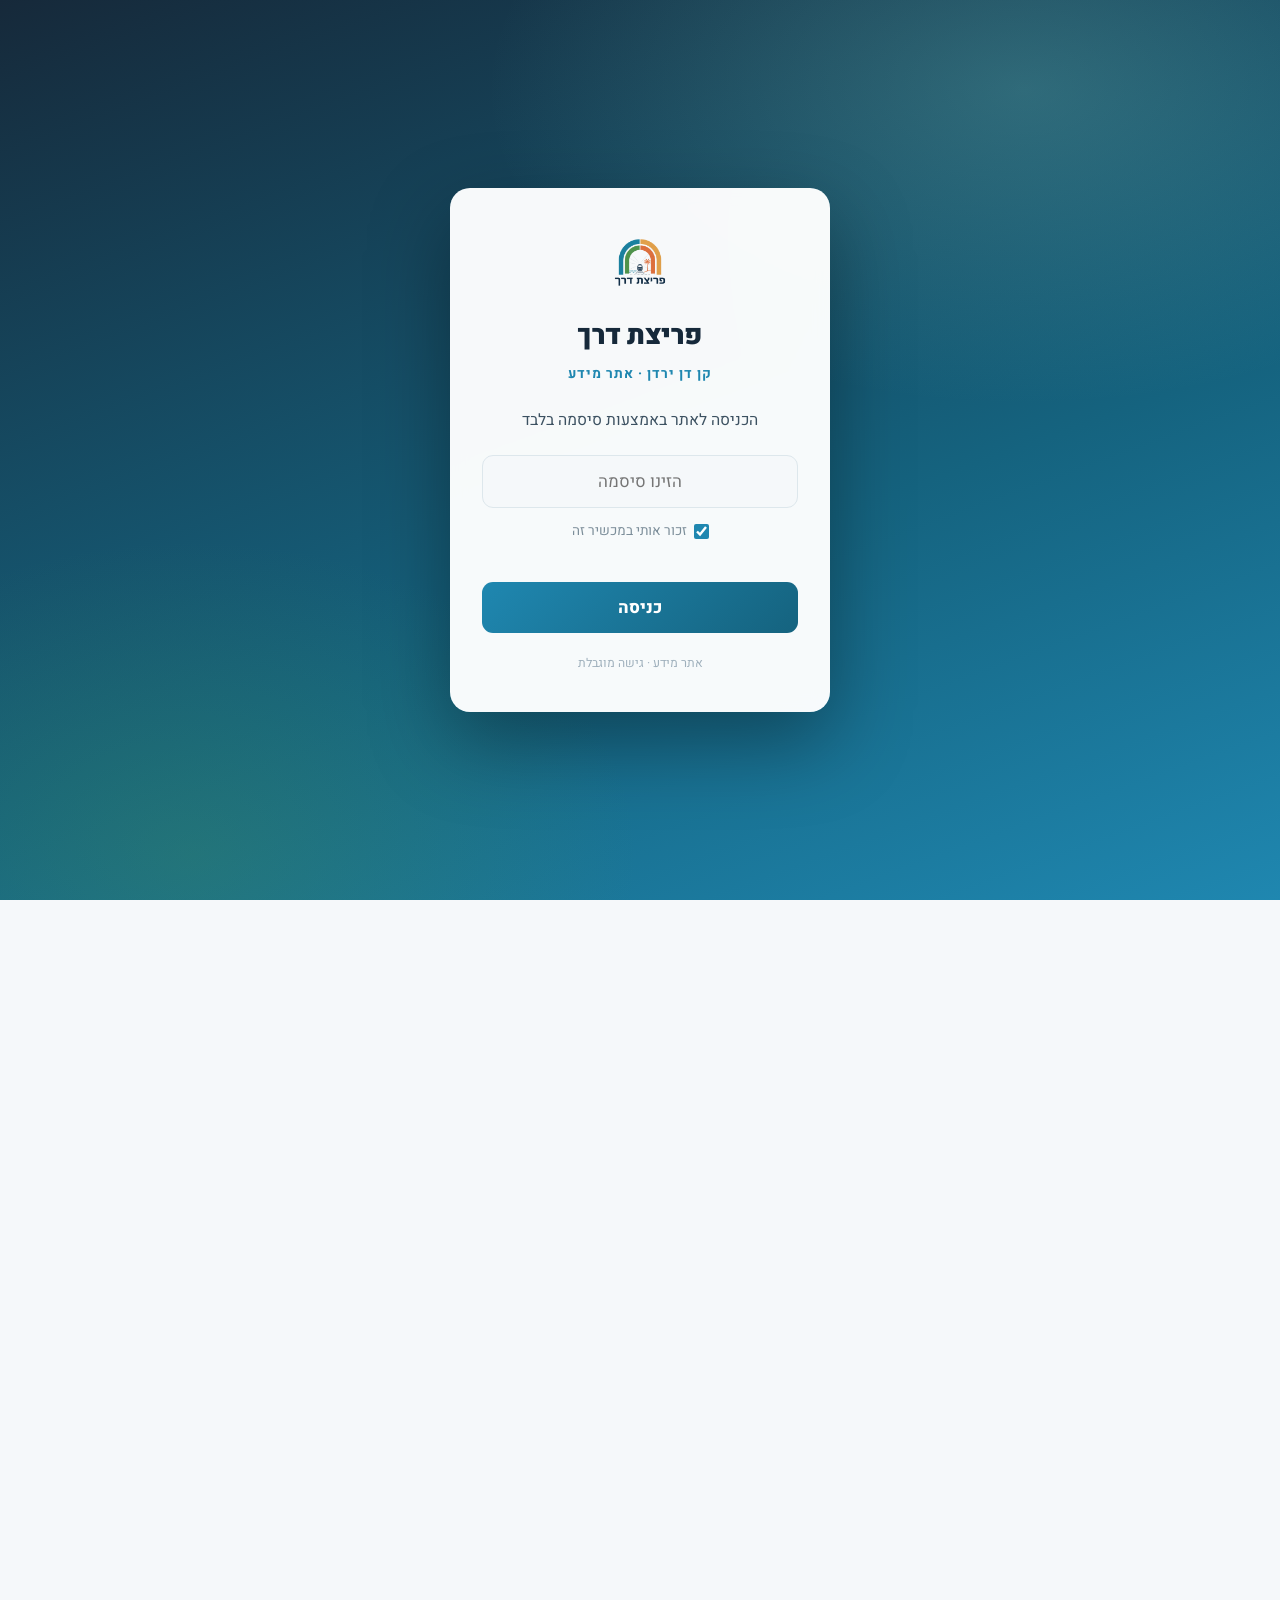
==== index.html @ ce9be5d4 "v60: כפתור Undo — ביטול עד 50 פעולות אחרונות + Ctrl+Z" ====
<!DOCTYPE html>
<html lang="he" dir="rtl">
<head>
  <meta charset="UTF-8" />
  <meta name="viewport" content="width=device-width, initial-scale=1.0" />
  <title>פריצת דרך · מנהרת ראש העין–פצאל | קן דן ירדן</title>
  <meta name="description" content="פרויקט פריצת דרך — מנהרת ראש העין–פצאל: חיבור אסטרטגי בין גוש דן, בקעת הירדן וציר הסחר הבין-יבשתי IMEC." />
  <link rel="preconnect" href="https://fonts.googleapis.com" />
  <link rel="preconnect" href="https://fonts.gstatic.com" crossorigin />
  <link href="https://fonts.googleapis.com/css2?family=Heebo:wght@300;400;500;700;800;900&family=Assistant:wght@300;400;600;700;800&display=swap" rel="stylesheet" />
  <link rel="stylesheet" href="assets/css/style.css?v=30" />
  <link rel="stylesheet" href="assets/css/admin.css?v=57" />
  <link rel="stylesheet" href="assets/css/rich-toolbar.css?v=3" />
  <link rel="stylesheet" href="assets/css/gate.css?v=1" />
  <link rel="icon" href="assets/img/logo.png" />
</head>
<body>

  <!-- ===== שער כניסה בסיסמה (חוסם לפני ציור התוכן) ===== -->
  <script src="assets/js/gate.js?v=1"></script>

  <!-- ===== ספריית אייקונים (קו, בשפת הלוגו) ===== -->
  <svg class="svgsprite" aria-hidden="true" focusable="false" xmlns="http://www.w3.org/2000/svg">
    <defs>
      <symbol id="ic-future" viewBox="0 0 24 24"><path d="M2 19h20"/><path d="M6.5 19a5.5 5.5 0 0 1 11 0"/><path d="M12 5v2.5M4.6 9.1l1.5 1.4M19.4 9.1l-1.5 1.4"/></symbol>
      <symbol id="ic-vision" viewBox="0 0 24 24"><path d="M3 21h18"/><path d="M5 21V10h4v11M11 21V5h4v16M17 21V13h3v8"/><path d="M6.5 13h1M6.5 16h1M12.5 9h1M12.5 12h1M12.5 15h1"/></symbol>
      <symbol id="ic-growth" viewBox="0 0 24 24"><path d="M4 4v16h16"/><path d="M7 14l3.5-3.5 3 2.5L20 7"/><path d="M16 7h4v4"/></symbol>
      <symbol id="ic-lab" viewBox="0 0 24 24"><path d="M9 3h6"/><path d="M10 3v6l-4.6 8.3A2 2 0 0 0 7.2 21h9.6a2 2 0 0 0 1.8-3.7L14 9V3"/><path d="M7.6 15h8.8"/></symbol>
      <symbol id="ic-world" viewBox="0 0 24 24"><circle cx="12" cy="12" r="9"/><path d="M3 12h18"/><path d="M12 3c3.2 3 3.2 15 0 18c-3.2-3-3.2-15 0-18Z"/></symbol>
      <symbol id="ic-exec" viewBox="0 0 24 24"><circle cx="12" cy="12" r="3"/><path d="M12 2v3M12 19v3M2 12h3M19 12h3M4.9 4.9l2.1 2.1M17 17l2.1 2.1M19.1 4.9 17 7M7 17l-2.1 2.1"/></symbol>
      <symbol id="ic-bluegreen" viewBox="0 0 24 24"><path d="M12 3s6.5 6.4 6.5 11.5a6.5 6.5 0 0 1-13 0C5.5 9.4 12 3 12 3Z"/><path d="M8.5 14c1 1 2 1 3 0s2-1 3 0"/></symbol>
      <symbol id="ic-cta" viewBox="0 0 24 24"><circle cx="12" cy="12" r="9"/><circle cx="12" cy="12" r="5"/><circle cx="12" cy="12" r="1.4"/></symbol>
      <symbol id="ic-water" viewBox="0 0 24 24"><path d="M12 3s6.5 6.4 6.5 11.5a6.5 6.5 0 0 1-13 0C5.5 9.4 12 3 12 3Z"/></symbol>
      <symbol id="ic-sun" viewBox="0 0 24 24"><circle cx="12" cy="12" r="4"/><path d="M12 2v2.5M12 19.5V22M2 12h2.5M19.5 12H22M4.9 4.9l1.8 1.8M17.3 17.3l1.8 1.8M19.1 4.9l-1.8 1.8M6.7 17.3l-1.8 1.8"/></symbol>
      <symbol id="ic-cpu" viewBox="0 0 24 24"><rect x="7" y="7" width="10" height="10" rx="2"/><rect x="10" y="10" width="4" height="4" rx="1"/><path d="M10 3v2M14 3v2M10 19v2M14 19v2M3 10h2M3 14h2M19 10h2M19 14h2"/></symbol>
      <symbol id="ic-train" viewBox="0 0 24 24"><rect x="6" y="3" width="12" height="13" rx="3"/><path d="M6 10h12"/><path d="M9.5 13h.01M14.5 13h.01"/><path d="M8 16l-2 5M16 16l2 5M9 21h6"/></symbol>
      <symbol id="ic-box" viewBox="0 0 24 24"><path d="M3 8l9-5 9 5v8l-9 5-9-5V8Z"/><path d="M3 8l9 5 9-5M12 13v8"/></symbol>
      <symbol id="ic-bank" viewBox="0 0 24 24"><path d="M3 9l9-5 9 5"/><path d="M3.5 9h17"/><path d="M5 9v9M9.5 9v9M14.5 9v9M19 9v9"/><path d="M3 21h18"/></symbol>
      <symbol id="ic-leaf" viewBox="0 0 24 24"><path d="M5 19c0-8 6-14 14-14 0 8-6 14-14 14Z"/><path d="M5 19C9 15 13 11 17 7"/></symbol>
      <symbol id="ic-mountain" viewBox="0 0 24 24"><path d="M3 20l6-11 4 6 2.5-4L21 20Z"/><path d="M8 12l1.5-2"/></symbol>
      <symbol id="ic-route" viewBox="0 0 24 24"><circle cx="6" cy="18" r="2.2"/><circle cx="18" cy="6" r="2.2"/><path d="M8 16.5C12 14 12 9 16 7.5" stroke-dasharray="1.5 2.5"/></symbol>
      <symbol id="ic-tunnel" viewBox="0 0 24 24"><path d="M3 20v-7a9 9 0 0 1 18 0v7"/><path d="M3 20h18"/><path d="M12 20v-7M8 20l1-5M16 20l-1-5"/></symbol>
      <symbol id="ic-coins" viewBox="0 0 24 24"><ellipse cx="9" cy="8" rx="6" ry="3"/><path d="M3 8v4c0 1.66 2.69 3 6 3s6-1.34 6-3"/><ellipse cx="15" cy="15" rx="6" ry="3"/><path d="M9 15v1c0 1.66 2.69 3 6 3s6-1.34 6-3v-4"/></symbol>
      <symbol id="ic-palm" viewBox="0 0 24 24"><path d="M12 21v-9"/><path d="M12 12c-2.5-2.5-6-2.8-8-1.5M12 12c2.5-2.5 6-2.8 8-1.5M12 12c-1-3-3.5-5-6.5-5.2M12 12c1-3 3.5-5 6.5-5.2M12 12c0-3 0-5 0-6.5"/></symbol>
    </defs>
  </svg>

  <!-- ===== כפתור תפריט נייד ===== -->
  <button class="menu-toggle" id="menuToggle" aria-label="פתיחת תפריט">
    <span></span><span></span><span></span>
  </button>
  <div class="overlay" id="overlay"></div>

  <!-- ===== תפריט צד (ימין) ===== -->
  <aside class="sidebar" id="sidebar">
    <div class="brand">
      <div class="brand-logo">
        <img src="assets/img/logo.png" alt="פריצת דרך — קן דן ירדן" />
      </div>
      <div class="brand-text">
        <h1>פריצת דרך</h1>
        <p>קן דן ירדן</p>
      </div>
    </div>

    <nav class="nav" id="nav">
       <a href="#home" class="nav-link active" data-target="home">
         <span class="nav-ico"><img class="nav-ico-img" src="assets/img/icons/nav-future.png" alt=""></span><span class="nav-label">העתיד כבר כאן</span>
       </a>
       <a href="#vision" class="nav-link" data-target="vision">
         <span class="nav-ico"><img class="nav-ico-img" src="assets/img/icons/nav-vision.png" alt=""></span><span class="nav-label">החזון האורבני</span>
       </a>
       <a href="#growth" class="nav-link" data-target="growth">
         <span class="nav-ico"><img class="nav-ico-img" src="assets/img/icons/nav-growth.png" alt=""></span><span class="nav-label">מנוע הצמיחה</span>
       </a>
       <a href="#lab" class="nav-link" data-target="lab">
         <span class="nav-ico"><img class="nav-ico-img" src="assets/img/icons/nav-lab.png" alt=""></span><span class="nav-label">המעבדה</span>
       </a>
       <a href="#world" class="nav-link" data-target="world">
         <span class="nav-ico"><img class="nav-ico-img" src="assets/img/icons/nav-world.png" alt=""></span><span class="nav-label">צומת העולם</span>
       </a>
       <a href="#exec" class="nav-link" data-target="exec">
         <span class="nav-ico"><img class="nav-ico-img" src="assets/img/icons/nav-exec.png" alt=""></span><span class="nav-label">תשתית הביצוע</span>
       </a>
       <a href="#bluegreen" class="nav-link" data-target="bluegreen">
         <span class="nav-ico"><img class="nav-ico-img" src="assets/img/icons/nav-bluegreen.png" alt=""></span><span class="nav-label">המהפכה הכחולה-ירוקה</span>
       </a>
       <a href="#cta" class="nav-link" data-target="cta">
         <span class="nav-ico"><img class="nav-ico-img" src="assets/img/icons/nav-cta.png" alt=""></span><span class="nav-label">קריאה לפעולה</span>
       </a>
    </nav>

    <div class="sidebar-footer">
      <div class="route-mini">
        <span class="dot a"></span>
        <span class="line"></span>
        <span class="dot b"></span>
      </div>
      <p>ראש העין · פצאל</p>
      <small>≈ 35 ק"מ · פחות מחצי שעה</small>
    </div>
  </aside>

  <!-- ===== תוכן ראשי ===== -->
  <main class="content" id="content">

    <!-- ========== 1. עמוד שער ========== -->
    <section class="page active" id="home">
      <div class="hero">
        <div class="hero-bg">
          <div class="hero-layer sky"></div>
          <div class="hero-layer hills"></div>
          <div class="hero-particles" id="particles"></div>
          <div class="hero-glow"></div>
        </div>
        <div class="hero-inner">
          <h2 class="hero-title">העתיד <span class="hl">כבר כאן</span></h2>
          <p class="hero-sub">
            חיבור ישיר, מהיר ותת-קרקעי בין מזרח גוש דן לבקעת הירדן —
            מהלך תשתיתי שמשנה את מפת הפיתוח של מדינת ישראל.
          </p>
          <div class="hero-actions">
            <button class="btn btn-primary" data-goto="world">גלו את החזון</button>
            <button class="btn btn-ghost" data-goto="cta">הצטרפו ליוזמה</button>
          </div>
        </div>
      </div>

      <div class="container">
        <div class="lead">
          <h3>החוליה הפיזית החסרה</h3>
          <p>
            פרויקט "מנהרת ראש העין–פצאל" מציע מערכת מנהרות באורך של כ-35 ק"מ —
            הכוללת נתיבי רכב, מסילת רכבת דו-כיוונית, מערכות בטיחות, אוורור, בקרה ותשתיות משלימות.
            המטרה אינה רק לקצר נסיעה, אלא להפוך את בקעת הירדן מאזור קצה מנותק
            ל<strong>"שער המזרחי" של ישראל</strong> — אזור מעבר, ייצור, לוגיסטיקה, מגורים, תיירות וביטחון.
          </p>
        </div>

        <h4 class="section-kicker">שלושה תהליכים · נקודת הכרעה אחת</h4>
        <div class="cards-3">
          <article class="pillar reveal">
            <div class="pillar-ico"><svg class="ic"><use href="#ic-vision"/></svg></div>
            <div class="pillar-num">01 · גוש דן</div>
            <h5>העומס בגוש דן</h5>
            <p>ריכוז האוכלוסייה, התעסוקה, התעשייה והנדל"ן בליבת המרכז יוצר מחנק תכנוני, תחבורתי וחברתי.</p>
          </article>
          <article class="pillar reveal">
            <div class="pillar-ico"><svg class="ic"><use href="#ic-mountain"/></svg></div>
            <div class="pillar-num">02 · הבקעה</div>
            <h5>הפוטנציאל של הבקעה</h5>
            <p>מרחב אסטרטגי רחב ומישורי, בעל חשיבות ביטחונית וחקלאית — אך מנותק יחסית ממרכז הכובד של המדינה.</p>
          </article>
          <article class="pillar reveal">
            <div class="pillar-ico"><svg class="ic"><use href="#ic-route"/></svg></div>
            <div class="pillar-num">03 · IMEC</div>
            <h5>ציר הסחר IMEC</h5>
            <p>מסדרון הודו–המפרץ–ירדן–ישראל–אירופה: נמלים, רכבות, אנרגיה ותשתיות דיגיטליות בין אסיה לאירופה.</p>
          </article>
        </div>

        <div class="stats-band reveal">
          <div class="stat"><span class="num" data-count="35" data-suffix=" ק&quot;מ">0</span><label>אורך מערכת המנהרות</label></div>
          <div class="stat"><span class="num" data-count="30" data-prefix="עד " data-suffix=" מיליארד ₪">0</span><label>אומדן עלות ראשוני</label></div>
          <div class="stat"><span class="num" data-count="30" data-suffix=" דק'">0</span><label>זמן נסיעה למרכז</label></div>
          <div class="stat"><span class="num" data-count="13.2" data-suffix=" מ'">0</span><label>אוכלוסיית ישראל 2040</label></div>
        </div>

        <h4 class="section-kicker">מסע באתר</h4>
        <div class="nav-cards">
          <button class="nav-card" data-goto="vision"><span class="nc-ico"><svg class="ic"><use href="#ic-vision"/></svg></span><b>החזון האורבני</b><span>מטרופולין המחר — סימביוזה בין אדם לטבע</span></button>
          <button class="nav-card" data-goto="growth"><span class="nc-ico"><svg class="ic"><use href="#ic-growth"/></svg></span><b>מנוע הצמיחה</b><span>מודל כלכלי וזרימת הון גלובלית</span></button>
          <button class="nav-card" data-goto="lab"><span class="nc-ico"><svg class="ic"><use href="#ic-lab"/></svg></span><b>המעבדה</b><span>התפלה, אנרגיה מתחדשת ו-AI</span></button>
          <button class="nav-card" data-goto="world"><span class="nc-ico"><svg class="ic"><use href="#ic-world"/></svg></span><b>צומת העולם</b><span>הגאופוליטיקה של החיבור בין יבשות</span></button>
          <button class="nav-card" data-goto="exec"><span class="nc-ico"><svg class="ic"><use href="#ic-exec"/></svg></span><b>תשתית הביצוע</b><span>ROI ושלבי פיתוח טכניים</span></button>
          <button class="nav-card" data-goto="bluegreen"><span class="nc-ico"><svg class="ic"><use href="#ic-bluegreen"/></svg></span><b>המהפכה הכחולה-ירוקה</b><span>תעלת הימים ושינוי מיקרו-אקלימי</span></button>
        </div>
      </div>
    </section>

    <!-- ========== 2. החזון האורבני ========== -->
    <section class="page" id="vision">
      <div class="page-head grad-1">
        <div class="container">
          <span class="eyebrow light">פרק 2</span>
          <h2>החזון האורבני: מטרופולין המחר</h2>
          <p>סימביוזה בין אדם לטבע — פתיחת מרחב חיים חדש, מתוכנן וירוק, המחובר לגוש דן בזמן נסיעה קצר.</p>
        </div>
      </div>
      <div class="container">
        <div class="subtabs" data-group="vision">
          <button class="subtab active" data-sub="v1">סימביוזה אדם-טבע</button>
          <button class="subtab" data-sub="v2">דיור בר-השגה</button>
          <button class="subtab" data-sub="v3">העיר החכמה</button>
        </div>

        <div class="subpanel active" id="v1">
          <div class="split">
            <div class="split-text">
              <h3>מרחב חיים חדש, לא פריפריה</h3>
              <p>אם הבקעה תחובר למרכז בזמן של פחות מחצי שעה, היא לא תיתפס עוד כפריפריה רחוקה אלא כמרחב חיים חדש. במקום לדחוס כל מפעל, מחסן ושכונה אל תוך המרכז העמוס — נפתח מרחב מתוכנן, רחב וזול יותר.</p>
              <p>סביב פצאל, תומר, נתיב הגדוד, ייט"ב ועוג'ה ניתן לתכנן שכונות מודרניות, מרווחות וירוקות מלכתחילה: תחבורה ציבורית, תעסוקה מקומית, בנייה ירוקה ושימוש חוזר במים.</p>
              <ul class="ticks">
                <li>תכנון מבוסס אנרגיה סולארית מהיום הראשון</li>
                <li>נגישות תחבורתית מהירה למרכז הכובד</li>
                <li>שילוב בין חקלאות מתקדמת לעיר</li>
              </ul>
            </div>
            <div class="split-visual viz-city"><svg class="viz-ic ic"><use href="#ic-vision"/></svg></div>
          </div>
        </div>

        <div class="subpanel" id="v2">
          <div class="split reverse">
            <div class="split-text">
              <h3>פתרון אמיתי ליוקר הדיור</h3>
              <p>חיבור מהיר מרחיב את היצע הקרקע הזמין למגורים בעשרות אלפי יחידות פוטנציאליות, מפחית את הלחץ על גוש דן, ויכול להשפיע לאורך זמן גם על יוקר המחיה.</p>
              <p>הבקעה הופכת מ"מרחק" ל"כתובת" — קרקע זמינה, תכנון מודרני ומחירים נגישים, במרחק נסיעה קצר ממוקדי התעסוקה.</p>
            </div>
            <div class="split-visual viz-housing"><svg class="viz-ic ic"><use href="#ic-bank"/></svg></div>
          </div>
          <div class="cards-3">
            <article class="mini reveal"><h5>היצע קרקע</h5><p>פתיחת עתודות קרקע חדשות מחוץ למרכז הרווי.</p></article>
            <article class="mini reveal"><h5>הורדת לחץ</h5><p>הקלה על שוק הדיור בגוש דן.</p></article>
            <article class="mini reveal"><h5>איכות חיים</h5><p>שכונות מרווחות, ירוקות ומחוברות.</p></article>
          </div>
        </div>

        <div class="subpanel" id="v3">
          <div class="split">
            <div class="split-text">
              <h3>עיר חכמה מהקרקע ומעלה</h3>
              <p>מטרופולין המחר נבנה כמערכת אחת: ניהול חכם של מים ואנרגיה, תחבורה ציבורית כעמוד שדרה, ובנייה המייצרת יותר ממה שהיא צורכת. הקיימות אינה תוספת — היא תשתית.</p>
              <ul class="ticks">
                <li>רשת חשמל סולארית מבוזרת ואגירה</li>
                <li>ניהול משאבים מבוסס נתונים בזמן אמת</li>
                <li>הפרדה בין תחבורת מטען לנוסעים</li>
              </ul>
            </div>
            <div class="split-visual viz-smart"><svg class="viz-ic ic"><use href="#ic-cpu"/></svg></div>
          </div>
        </div>
      </div>
    </section>

    <!-- ========== 3. מנוע הצמיחה ========== -->
    <section class="page" id="growth">
      <div class="page-head grad-2">
        <div class="container">
          <span class="eyebrow light">פרק 3</span>
          <h2>מנוע הצמיחה</h2>
          <p>מודל כלכלי פוסט-תעשייתי וזרימת הון גלובלית — כדאיות הנמדדת במכלול התועלות הלאומיות.</p>
        </div>
      </div>
      <div class="container">
        <div class="subtabs" data-group="growth">
          <button class="subtab active" data-sub="g1">מודל PPP/BOT</button>
          <button class="subtab" data-sub="g2">שכבות ההכנסה</button>
          <button class="subtab" data-sub="g3">זרימת הון גלובלית</button>
        </div>

        <div class="subpanel active" id="g1">
          <h3>למה לא BOT טהור</h3>
          <p>הכנסות מאגרות מעבר לבדן אינן מספיקות להחזיר השקעה של עשרות מיליארדי שקלים, במיוחד מול מימון חוב יקר, תחזוקה ארוכת טווח וסיכוני ביקוש. המודל הנכון הוא <strong>PPP/BOT משולב</strong>, המשלב כמה שכבות הכנסה ומימון.</p>
          <div class="cards-3">
            <article class="mini reveal"><h5>השתתפות מדינה</h5><p>"תשלומי זמינות" לזכיין, כמקובל בפרויקטים בעלי תועלת לאומית גבוהה.</p></article>
            <article class="mini reveal"><h5>השבחת קרקע</h5><p>לכידת חלק מעליית ערך הקרקע בבקעה ובנקודות הקצה למימון התשתית.</p></article>
            <article class="mini reveal"><h5>מימון אזורי</h5><p>מימון בינלאומי אם הפרויקט יוכר כחוליה ישראלית בציר IMEC.</p></article>
          </div>
          <div class="callout reveal">
            <strong>השורה התחתונה:</strong> כדאיות הפרויקט נמדדת לא רק באגרות, אלא במכלול — פיתוח אזורי, הפחתת גודש, הורדת לחץ ממחירי הדיור, צמיחת תעסוקה, חיזוק הגבול המזרחי, והפיכת ישראל לשחקן מרכזי בציר סחר בין-יבשתי.
          </div>
        </div>

        <div class="subpanel" id="g2">
          <h3>שכבות הכנסה ומימון</h3>
          <div class="layers">
            <div class="layer reveal"><span class="lyr-i"><svg class="ic"><use href="#ic-route"/></svg></span><div><b>אגרות מעבר דיפרנציאליות</b><p>לרכב פרטי, רכב מסחרי ומשאיות.</p></div></div>
            <div class="layer reveal"><span class="lyr-i"><svg class="ic"><use href="#ic-train"/></svg></span><div><b>תשלום שימוש לרכבות</b><p>רכבות מטען ונוסעים לאורך המסילה הכפולה.</p></div></div>
            <div class="layer reveal"><span class="lyr-i"><svg class="ic"><use href="#ic-box"/></svg></span><div><b>מסופי לוגיסטיקה ומסחר</b><p>אחסנה, קירור, שטחי מסחר, אנרגיה ותקשורת.</p></div></div>
            <div class="layer reveal"><span class="lyr-i"><svg class="ic"><use href="#ic-bank"/></svg></span><div><b>השתתפות מדינה</b><p>תשלומי זמינות לזכיין על בסיס התועלת הלאומית.</p></div></div>
            <div class="layer reveal"><span class="lyr-i"><svg class="ic"><use href="#ic-world"/></svg></span><div><b>מימון בינלאומי</b><p>הכרה בפרויקט כחוליה מרכזית בציר IMEC.</p></div></div>
            <div class="layer reveal"><span class="lyr-i"><svg class="ic"><use href="#ic-coins"/></svg></span><div><b>השבחת קרקע</b><p>לכידת ערך מעליית מחירי הקרקע סביב נקודות הקצה.</p></div></div>
          </div>
        </div>

        <div class="subpanel" id="g3">
          <div class="split">
            <div class="split-text">
              <h3>ממרכז צריכה למרכז צמיחה</h3>
              <p>סביב פצאל והמרחב שבין צפון הבקעה לעוג'ה ניתן לפתח אזורי תעסוקה, תעשייה קלה, לוגיסטיקה, חקלאות מתקדמת, תיירות מדברית, אנרגיה סולארית, מסופי קירור ומתחמי סחר.</p>
              <p>החיבור לציר IMEC הופך את ישראל מצרכן פסיבי של מהלכים אזוריים לשחקן מוביל בלב מסדרון כלכלי בין אסיה לאירופה.</p>
            </div>
            <div class="split-visual viz-flow"><svg class="viz-ic ic"><use href="#ic-route"/></svg></div>
          </div>
        </div>
      </div>
    </section>

    <!-- ========== 4. המעבדה ========== -->
    <section class="page" id="lab">
      <div class="page-head grad-3">
        <div class="container">
          <span class="eyebrow light">פרק 4</span>
          <h2>המעבדה</h2>
          <p>טכנולוגיות התפלה, אנרגיה מתחדשת ו-AI בניהול משאבים — התשתית הטכנולוגית של מטרופולין המדבר.</p>
        </div>
      </div>
      <div class="container">
        <div class="subtabs" data-group="lab">
          <button class="subtab active" data-sub="l1">התפלה ומים</button>
          <button class="subtab" data-sub="l2">אנרגיה מתחדשת</button>
          <button class="subtab" data-sub="l3">AI בניהול משאבים</button>
        </div>

        <div class="subpanel active" id="l1">
          <div class="split">
            <div class="split-text">
              <h3>מים כתשתית לחיים</h3>
              <p>פיתוח עירוני וחקלאי בבקעה נשען על ניהול מים מתקדם: שימוש חוזר, השבת קולחין, ובאופק — חיבור למקורות מים אזוריים. הקיימות מתחילה במים.</p>
              <ul class="ticks">
                <li>מערכות השבה ושימוש חוזר במים</li>
                <li>חקלאות מדברית עתירת-טכנולוגיה ודלת-מים</li>
                <li>תשתית מים משולבת לעיר ולחקלאות</li>
              </ul>
            </div>
            <div class="split-visual viz-water"><svg class="viz-ic ic"><use href="#ic-water"/></svg></div>
          </div>
        </div>

        <div class="subpanel" id="l2">
          <div class="split reverse">
            <div class="split-text">
              <h3>שמש המדבר כמנוע</h3>
              <p>הבקעה היא אחד המרחבים האידיאליים בישראל לאנרגיה סולארית: שטח, קרינה ושמש לאורך כל השנה. פיתוח חדש יכול להיבנות מראש על אנרגיה נקייה ואגירה.</p>
              <ul class="ticks">
                <li>שדות סולאריים ואגירת אנרגיה</li>
                <li>רכבת מטען מחליפה תנועת משאיות</li>
                <li>טביעת רגל פחמנית נמוכה בתכנון</li>
              </ul>
            </div>
            <div class="split-visual viz-solar"><svg class="viz-ic ic"><use href="#ic-sun"/></svg></div>
          </div>
        </div>

        <div class="subpanel" id="l3">
          <div class="split">
            <div class="split-text">
              <h3>בינה מלאכותית בלב הניהול</h3>
              <p>ניהול מנהרה באורך 35 ק"מ ומטרופולין שלם דורש שליטה חכמה: ניטור סיסמי, בקרת אוורור ועשן, ניהול תנועה, ואופטימיזציה של מים ואנרגיה בזמן אמת.</p>
              <ul class="ticks">
                <li>מרכז בקרה תפעולי ורציפות תפקודית בחירום</li>
                <li>ניטור סיסמי ובטיחות מתמשכת</li>
                <li>אופטימיזציה של משאבים מבוססת נתונים</li>
              </ul>
            </div>
            <div class="split-visual viz-ai"><svg class="viz-ic ic"><use href="#ic-cpu"/></svg></div>
          </div>
        </div>
      </div>
    </section>

    <!-- ========== 5. צומת העולם ========== -->
    <section class="page" id="world">
      <div class="page-head grad-4">
        <div class="container">
          <span class="eyebrow light">פרק 5</span>
          <h2>צומת העולם</h2>
          <p>הגאופוליטיקה של השלום והחיבור בין יבשות — ישראל בלב מסדרון הסחר הבין-יבשתי.</p>
        </div>
      </div>
      <div class="container">
        <div class="subtabs" data-group="world">
          <button class="subtab active" data-sub="w1">ציר IMEC</button>
          <button class="subtab" data-sub="w2">חיבור בין יבשות</button>
          <button class="subtab" data-sub="w3">השער המזרחי</button>
        </div>

        <div class="subpanel active" id="w1">
          <div class="split">
            <div class="split-text">
              <h3>מסדרון הודו–המפרץ–אירופה</h3>
              <p>מזכר ההבנות של IMEC מתאר מעבר סחורות בין הודו, איחוד האמירויות, סעודיה, ירדן, ישראל ואירופה — לצד תשתיות דיגיטליות, חשמל ומימן נקי לאורך הציר. בפברואר 2025 חזרו הודו והאיחוד האירופי על מחויבותם לנקוט "צעדים קונקרטיים" למימוש המסדרון.</p>
              <div class="corridor reveal">
                <span class="node">הודו</span><span class="arr">→</span>
                <span class="node">המפרץ</span><span class="arr">→</span>
                <span class="node">ירדן</span><span class="arr">→</span>
                <span class="node hl">פצאל · ישראל</span><span class="arr">→</span>
                <span class="node">אירופה</span>
              </div>
              <p class="muted">המנהרה היא החוליה הישראלית הפיזית שמחברת את הבקעה — ודרכה את הציר — אל נמלי הים ומרכז הארץ.</p>
            </div>
            <figure class="imec-map reveal">
              <img src="assets/img/imec-map.png" alt="מפת מסדרון IMEC: מומבאי → דובאי → ריאד → עמאן → חיפה/פצאל (ישראל) → פיראוס (אירופה)" loading="lazy" />
              <figcaption>מסלול IMEC על מפה מדינית — עובר דרך ישראל ובקעת הירדן</figcaption>
            </figure>
          </div>
        </div>

        <div class="subpanel" id="w2">
          <div class="split">
            <div class="split-text">
              <h3>תשתית לפני שהציר מבשיל</h3>
              <p>IMEC עדיין תלוי ביציבות אזורית, בהסכמות מדיניות ובתכנון הנדסי-פיננסי מפורט. דווקא משום כך על ישראל להכין מראש את התשתית שתהפוך אותה משחקן פסיבי לשחקן מוביל.</p>
              <p>נוכחות אזרחית וכלכלית חזקה במזרח יוצרת ביטחון מסוג אחר: היא הופכת גבול למרחב חי, יצרני ומיושב.</p>
            </div>
            <div class="split-visual viz-globe"><svg class="viz-ic ic"><use href="#ic-world"/></svg></div>
          </div>
        </div>

        <div class="subpanel" id="w3">
          <div class="split reverse">
            <div class="split-text">
              <h3>"השער המזרחי" של ישראל</h3>
              <p>בקעת הירדן יכולה להפוך מאזור קצה מנותק לשער המזרחי — אזור מעבר, ייצור, לוגיסטיקה, מגורים, תיירות וביטחון. שלושת האינטרסים הלאומיים נפגשים בה: ביטחון גבול מזרחי, פיתוח עתודות קרקע, וחיבור לציר סחר גלובלי.</p>
              <ul class="ticks">
                <li>חיזוק יכולת התמרון והשליטה במרחב</li>
                <li>גבול מזרחי חי ומיושב</li>
                <li>שער יצוא ויבוא חדש למשק הישראלי</li>
              </ul>
            </div>
            <div class="split-visual viz-gate"><svg class="viz-ic ic"><use href="#ic-tunnel"/></svg></div>
          </div>
        </div>
      </div>
    </section>

    <!-- ========== 6. תשתית הביצוע ========== -->
    <section class="page" id="exec">
      <div class="page-head grad-5">
        <div class="container">
          <span class="eyebrow light">פרק 6</span>
          <h2>תשתית הביצוע</h2>
          <p>מודלים של ROI חברתי וכלכלי, שלבי פיתוח טכניים, ותכנון לפי סטנדרטים בינלאומיים.</p>
        </div>
      </div>
      <div class="container">
        <div class="subtabs" data-group="exec">
          <button class="subtab active" data-sub="e1">תיאור הנדסי</button>
          <button class="subtab" data-sub="e2">שלבי פיתוח</button>
          <button class="subtab" data-sub="e3">ROI חברתי וכלכלי</button>
        </div>

        <div class="subpanel active" id="e1">
          <h3>מערכת, לא צינור אחד</h3>
          <p>נכון לראות את הפרויקט כמערכת הכוללת כמה חללים נפרדים או מקבילים: מנהרות כביש חד-כיווניות לשני כיוונים, חלל מסילתי עצמאי לרכבת נוסעים ומטענים, מעברי חירום, אוורור, ניקוז, כיבוי אש, תקשורת, ניטור סיסמי ובקרה תפעולית.</p>
          <figure class="photo-band reveal">
            <img src="assets/img/site/infra-tbm.jpg" alt="מכונת כרייה (TBM) לחפירת מנהרות" loading="lazy" />
            <figcaption>מכונת כרייה (TBM) — שיטת הביצוע המרכזית למנהרות ארוכות</figcaption>
          </figure>
          <div class="specs">
            <div class="spec reveal"><b>4 נתיבי נסיעה</b><span>שניים לכל כיוון</span></div>
            <div class="spec reveal"><b>מסילה כפולה</b><span>רכבות נוסעים ומטען</span></div>
            <div class="spec reveal"><b>קצה מערבי</b><span>חיבור לכביש 6, כביש 5 וראש העין</span></div>
            <div class="spec reveal"><b>קצה מזרחי</b><span>חיבור לכביש 90 ומסופי מטען</span></div>
            <div class="spec reveal"><b>שיטת ביצוע</b><span>TBM משולב בכרייה קונבנציונלית</span></div>
            <div class="spec reveal"><b>בטיחות</b><span>פינוי, שליטה בעשן, מוקדי חילוץ</span></div>
          </div>
        </div>

        <div class="subpanel" id="e2">
          <h3>מתכנון להפעלה</h3>
          <figure class="photo-band reveal">
            <img src="assets/img/site/infra-tunnel-build.jpg" alt="מנהרה בשלבי חפירה וביצוע" loading="lazy" />
            <figcaption>חלל המנהרה בשלבי כרייה — לפני התקנת המערכות</figcaption>
          </figure>
          <div class="timeline">
            <div class="tl-item reveal"><span class="tl-dot"></span><b>בדיקת היתכנות ממשלתית</b><p>תוואי הנדסי, סקר גאולוגי, אומדן עלויות וחלופות מנהור.</p></div>
            <div class="tl-item reveal"><span class="tl-dot"></span><b>מודל פיננסי</b><p>גיבוש PPP/BOT, הערכת השבחת קרקע ובחינת מימון אזורי.</p></div>
            <div class="tl-item reveal"><span class="tl-dot"></span><b>שילוב תשתיות</b><p>תיאום עם מסילות ישראל, נמלי הים וציר IMEC.</p></div>
            <div class="tl-item reveal"><span class="tl-dot"></span><b>ביצוע ההנדסה</b><p>כרייה, מערכות בטיחות, מסילות ומסופי קצה.</p></div>
            <div class="tl-item reveal"><span class="tl-dot"></span><b>הפעלה ופיתוח אזורי</b><p>פתיחת המנהרה ופריחת המטרופולין המזרחי.</p></div>
          </div>
        </div>

        <div class="subpanel" id="e3">
          <div class="split">
            <div class="split-text">
              <h3>אומדן ותשואה לאומית</h3>
              <p>אומדן עבודה ראשוני נע בטווח של כ-<strong>20–30 מיליארד ש"ח</strong>, בהתאם לחלופות התכנון: מספר מנהרות, עומק כרייה, מורכבות גאולוגית, מערכות בטיחות, מסילות, הפקעות ומסופי קצה. זהו אומדן מוקדם בלבד שאינו מחליף בדיקת היתכנות.</p>
              <p>ה-ROI האמיתי הוא לאומי: הפחתת גודש, מיתון מחירי דיור, צמיחת תעסוקה, חיזוק הגבול המזרחי, וצמצום פגיעה עילית בנוף בזכות המנהור.</p>
            </div>
            <div class="split-visual viz-roi">
              <div class="bar-chart">
                <div class="bar" style="--h:55%"><span>פיתוח אזורי</span></div>
                <div class="bar" style="--h:80%"><span>הפחתת גודש</span></div>
                <div class="bar" style="--h:70%"><span>דיור</span></div>
                <div class="bar" style="--h:65%"><span>תעסוקה</span></div>
                <div class="bar" style="--h:90%"><span>ביטחון</span></div>
              </div>
            </div>
          </div>
        </div>
      </div>
    </section>

    <!-- ========== 7. המהפכה הכחולה-ירוקה ========== -->
    <section class="page" id="bluegreen">
      <div class="page-head grad-6">
        <div class="container">
          <span class="eyebrow light">פרק 7</span>
          <h2>המהפכה הכחולה-ירוקה</h2>
          <p>תעלת הימים, אגמים מלאכותיים ושינוי מיקרו-אקלימי — חזון אקולוגי ארוך-טווח לבקעה.</p>
        </div>
      </div>
      <div class="container">
        <div class="subtabs" data-group="bluegreen">
          <button class="subtab active" data-sub="b1">תעלת הימים</button>
          <button class="subtab" data-sub="b2">אגמים מלאכותיים</button>
          <button class="subtab" data-sub="b3">שינוי מיקרו-אקלים</button>
        </div>

        <div class="subpanel active" id="b1">
          <div class="split">
            <div class="split-text">
              <h3>מים שמחזירים חיים למדבר</h3>
              <p>חזון תעלת הימים משלים את מהלך התשתית: הזרמת מים והפקת אנרגיה לאורך הציר המזרחי, כבסיס לפיתוח אקולוגי וכלכלי. המים הם המנוף שהופך מדבר למרחב חי.</p>
              <p class="muted">חזון ארוך-טווח, המחייב בחינת היתכנות הנדסית, סביבתית ומדינית נפרדת.</p>
            </div>
            <div class="split-visual viz-canal"><svg class="viz-ic ic"><use href="#ic-water"/></svg></div>
          </div>
        </div>

        <div class="subpanel" id="b2">
          <div class="split reverse">
            <div class="split-text">
              <h3>אגמים כעוגני נוף וכלכלה</h3>
              <p>אגמים מלאכותיים מתוכננים יכולים לשמש לוויסות מים, תיירות מדברית, נופש ואקלים מקומי — ולהפוך נקודות קצה לנקודות משיכה.</p>
              <ul class="ticks">
                <li>תיירות ונופש מבוססי מים</li>
                <li>וויסות וניהול מקורות מים</li>
                <li>עוגני נדל"ן ופיתוח סביבם</li>
              </ul>
            </div>
            <div class="split-visual viz-lake"><svg class="viz-ic ic"><use href="#ic-water"/></svg></div>
          </div>
        </div>

        <div class="subpanel" id="b3">
          <div class="split">
            <div class="split-text">
              <h3>אקלים מקומי מתון יותר</h3>
              <p>שילוב של גופי מים, שטחים ירוקים ובנייה מתוכננת יכול להשפיע על המיקרו-אקלים: מיתון חום, הגדלת לחות והפיכת המרחב לנעים יותר למגורים ולחקלאות.</p>
              <p>הפיתוח נשען על עקרונות ירוקים: אנרגיה סולארית, שימוש חוזר במים ובנייה ירוקה — כך שהמהפכה הכחולה משלימה את המהפכה הירוקה.</p>
            </div>
            <div class="split-visual viz-climate"><svg class="viz-ic ic"><use href="#ic-leaf"/></svg></div>
          </div>
        </div>
      </div>
    </section>

    <!-- ========== 8. קריאה לפעולה ========== -->
    <section class="page" id="cta">
      <div class="page-head grad-7">
        <div class="container">
          <span class="eyebrow light">פרק 8</span>
          <h2>קריאה לפעולה</h2>
          <p>הצטרפות ליוזמה ומפת דרכים ל-2050 — הצעד הבא הוא בדיקת היתכנות ממשלתית מלאה.</p>
        </div>
      </div>
      <div class="container">
        <div class="subtabs" data-group="cta">
          <button class="subtab active" data-sub="c1">הצטרפות ליוזמה</button>
          <button class="subtab" data-sub="c2">מפת דרכים ל-2050</button>
        </div>

        <div class="subpanel active" id="c1">
          <div class="split">
            <div class="split-text">
              <h3>זה יותר מפרויקט תחבורתי</h3>
              <p>מנהרת ראש העין–פצאל היא הצעה לשינוי מבנה המדינה: ממדינה שמרכזה מתכווץ תחת עומס — למדינה בעלת ציר מזרחי חדש; מבקעה מרוחקת — לבקעה מחוברת ומשגשגת; ומישראל בקצה נתיבי הסחר — לישראל בלב מסדרון כלכלי בין אסיה לאירופה.</p>
              <p>הצטרפו ליוזמה, שתפו את החזון, ועזרו לקדם את בדיקת ההיתכנות הלאומית.</p>
            </div>
            <form class="cta-form" id="ctaForm" novalidate>
              <h4>הצטרפו ליוזמה</h4>
              <div class="field"><label>שם מלא</label><input type="text" name="name" required placeholder="השם שלך" /></div>
              <div class="field"><label>דוא"ל</label><input type="email" name="email" required placeholder="name@example.com" /></div>
              <div class="field"><label>תחום עניין</label>
                <select name="topic">
                  <option>השקעה ומימון</option><option>תכנון והנדסה</option>
                  <option>מדיניות וממשל</option><option>סביבה וקיימות</option><option>אחר</option>
                </select>
              </div>
              <div class="field"><label>הודעה</label><textarea name="msg" rows="3" placeholder="ספרו לנו איך תרצו להירתם"></textarea></div>
              <button type="submit" class="btn btn-primary full">שליחה</button>
              <p class="form-msg" id="formMsg" hidden>תודה! פנייתך נקלטה. נחזור אליך בהקדם.</p>
            </form>
          </div>
        </div>

        <div class="subpanel" id="c2">
          <h3>מפת דרכים ל-2050</h3>
          <div class="roadmap">
            <div class="rm reveal"><span class="rm-year">היום</span><b>בדיקת היתכנות</b><p>תוואי, סקר גאולוגי, אומדן עלויות וחלופות מנהור.</p></div>
            <div class="rm reveal"><span class="rm-year">שלב ב'</span><b>מודל ותכנון</b><p>גיבוש PPP/BOT, השבחת קרקע, השפעות סביבתיות ושילוב מסילות.</p></div>
            <div class="rm reveal"><span class="rm-year">שלב ג'</span><b>ביצוע</b><p>כרייה, מערכות בטיחות, מסילות ומסופי קצה.</p></div>
            <div class="rm reveal"><span class="rm-year">2050</span><b>מטרופולין מזרחי</b><p>ציר מזרחי חי — מגורים, תעסוקה, סחר וביטחון.</p></div>
          </div>
          <div class="callout reveal">
            אם בדיקת ההיתכנות תאשר את הפרויקט — מדובר באחד הפרויקטים האסטרטגיים החשובים שישראל יכולה לקדם בעשורים הקרובים.
          </div>
        </div>
      </div>

      <footer class="site-footer">
        <div class="container">
          <p><strong>פריצת דרך</strong> · מנהרת ראש העין–פצאל · קן דן ירדן</p>
          <small>אתר מידע ויזואלי. הנתונים מבוססים על תקציר המיזם ומהווים אומדן מוקדם בלבד, שאינו מחליף בדיקת היתכנות הנדסית, סביבתית ופיננסית.</small>
        </div>
      </footer>
    </section>

  </main>

  <script src="assets/js/app.js?v=12"></script>
  <script src="assets/js/pd-db.js?v=1"></script>
  <script src="assets/js/admin.js?v=60"></script>
  <script src="assets/js/rich-text-toolbar.js?v=5"></script>
</body>
</html>
---- assets/css/style.css ----
/* ===================================================================
   פריצת דרך · קן דן ירדן
   מערכת עיצוב אדמתית · מינימליסטית · ממסדית
   פלטה נגזרת מהלוגו: קרם · ירוק-זית (דן) · חום-טרקוטה (בקעה) · תכלת ים
   =================================================================== */

:root{
  /* ניטרליים — נקי ובהיר (הלוגו על רקע לבן) */
  --white:#ffffff;
  --paper:#f5f8fa;        /* תכלת-לבן עדין */
  --paper-2:#eaf1f5;      /* תכלת בהיר */
  --line:#dde7ec;         /* קו הפרדה */
  --line-soft:#e9f0f3;

  /* דיו — כחול כהה מהלוגו (לא ירוק!) */
  --ink:#16293a;          /* כחול-נייבי כהה (טקסט) */
  --ink-2:#3c5161;        /* טקסט משני */
  --muted:#7c8e9a;        /* אפור-כחלחל */

  /* צבעי הלוגו המלאים */
  --sea:#1f87b0;          /* כחול-תכלת ים (ראשי) */
  --sea-deep:#15637f;
  --olive:#4e9a45;        /* ירוק */
  --olive-deep:#3a7733;
  --sand:#dd7a3c;         /* כתום-טרקוטה */
  --sand-deep:#bd5c25;
  --gold:#e2a63d;         /* זהב-כתום */
  --gold-deep:#c5862a;

  --accent:var(--sea);    /* נדרס לכל מקטע */
  --accent-deep:var(--sea-deep);

  --shadow-xs:0 1px 2px rgba(40,38,25,.05);
  --shadow-sm:0 4px 16px rgba(40,38,25,.06);
  --shadow:0 12px 34px rgba(40,38,25,.09);

  --r:14px;
  --r-sm:10px;
  --sidebar-w:284px;
  --font:'Heebo','Assistant',system-ui,Arial,sans-serif;

  /* קו מתאר עדין (טופוגרפיה) לרקעים מרומזים */
  --contour:url("data:image/svg+xml,%3Csvg xmlns='http://www.w3.org/2000/svg' width='160' height='120'%3E%3Cg fill='none' stroke='%23bcae8f' stroke-width='1' opacity='0.5'%3E%3Cpath d='M-10 30 Q40 8 80 28 T170 26'/%3E%3Cpath d='M-10 58 Q40 36 80 56 T170 54'/%3E%3Cpath d='M-10 86 Q40 64 80 84 T170 82'/%3E%3Cpath d='M-10 114 Q40 92 80 112 T170 110'/%3E%3C/g%3E%3C/svg%3E");
}

*{box-sizing:border-box;margin:0;padding:0}
html{scroll-behavior:smooth}
body{
  font-family:var(--font);
  color:var(--ink);
  background:var(--paper);
  line-height:1.72;
  -webkit-font-smoothing:antialiased;
  font-weight:400;
}
img{max-width:100%;display:block}
button{font-family:inherit;cursor:pointer;border:none;background:none;color:inherit}
a{color:inherit;text-decoration:none}
.svgsprite{position:absolute;width:0;height:0;overflow:hidden}

/* אייקונים */
.ic{width:1em;height:1em;display:inline-block;vertical-align:-.125em;fill:none;stroke:currentColor;stroke-width:1.6;stroke-linecap:round;stroke-linejoin:round}

/* ===================================================================
    תפריט צד — צד ימין  (הגרסה המודרנית והאלגנטית)
    =================================================================== */
.sidebar{
  position:fixed;inset-block:0;inset-inline-start:0;
  width:var(--sidebar-w);
  background:linear-gradient(160deg, #fff 0%, #f8fafc 100%);
  border-inline-end:1px solid var(--line);
  display:flex;flex-direction:column;
  padding:28px 22px 24px;
  z-index:50;
  box-shadow:-4px 0 28px rgba(40,38,25,.06);
  transition:transform .38s cubic-bezier(.25,.46,.45,1);
}
.brand{display:flex;align-items:center;gap:16px;padding-bottom:26px;margin-bottom:18px;border-bottom:1px solid var(--line)}
.brand-logo{width:62px;height:62px;flex:0 0 auto;border-radius:16px;overflow:hidden;background:transparent;display:grid;place-items:center;box-shadow:0 1px 3px rgba(0,0,0,.06)}
.brand-logo img{width:100%;height:100%;object-fit:contain}
.brand-text h1{font-size:1.42rem;font-weight:800;letter-spacing:-.65px;line-height:1;color:var(--ink)}
.brand-text p{font-size:.8rem;color:var(--sand-deep);font-weight:700;margin-top:6px;letter-spacing:2.1px}

.nav{display:flex;flex-direction:column;gap:4px;flex:1;overflow-y:auto;padding-block:14px;margin-inline:-6px;padding-inline:6px}
.nav::-webkit-scrollbar{width:4px}
.nav::-webkit-scrollbar-thumb{background:var(--line);border-radius:10px}

.nav-link{
  display:flex;align-items:center;gap:18px;
  padding:14px 17px;border-radius:13px;
  color:var(--ink-2);font-weight:550;font-size:1.02rem;letter-spacing:.2px;
  position:relative;transition:background .22s color .22s, transform .18s cubic-bezier(.2,.8,.2,1);
}
.nav-link:hover{background:rgba(0,0,0,0.018);transform:translateX(2px)}
.nav-link.active{
  background:var(--white);
  color:var(--ink);
  box-shadow:0 3px 9px rgba(40,38,25,.06);
  transform:none;
}

.nav-ico{width:38px;height:38px;flex:0 0 auto;display:grid;place-items:center;border-radius:11px;transition:.22s;background:rgba(0,0,0,.018);overflow:hidden}
.nav-link:hover .nav-ico{background:rgba(0,0,0,.035)}
.nav-link.active .nav-ico{background:var(--white);box-shadow:0 1px 4px rgba(0,0,0,.08), inset 0 0 0 1.25px var(--accent)}
.nav-link.active::before{content:"";position:absolute;inset-inline-end:-21px;top:50%;transform:translateY(-50%);width:5px;height:66%;border-radius:8px;background:var(--accent);box-shadow:0 0 6px var(--accent)}

/* מבטא צבע לכל פריט תפריט */
.nav-link[data-target="home"]{--accent:var(--sea)}
.nav-link[data-target="vision"]{--accent:var(--olive)}
.nav-link[data-target="growth"]{--accent:var(--gold)}
.nav-link[data-target="lab"]{--accent:var(--sea)}
.nav-link[data-target="world"]{--accent:var(--sea-deep)}
.nav-link[data-target="exec"]{--accent:var(--sand)}
.nav-link[data-target="bluegreen"]{--accent:var(--olive)}
.nav-link[data-target="cta"]{--accent:var(--sand)}

/* PNG icons (NanoBanana unique) */
.nav-ico-img{width:26px;height:26px;object-fit:cover;border-radius:7px;opacity:.95;transition:transform .2s,filter .25s}
.nav-link:hover .nav-ico-img{transform:scale(1.06);opacity:1}
.nav-link.active .nav-ico-img{transform:scale(1.04);filter:contrast(1.06) saturate(1.12)}

/* legacy svg icons if present (other elements) */
.nav-ico .ic{width:20px;height:20px;stroke-width:1.6}

.sidebar-footer{padding-top:22px;border-top:1px solid var(--line);text-align:center}
.sidebar-footer p{font-weight:700;font-size:1rem;margin-top:8px;color:var(--ink);letter-spacing:.3px}
.sidebar-footer small{color:var(--muted);font-size:.78rem}
.route-mini{display:flex;align-items:center;justify-content:center;margin-bottom:4px}
.route-mini .dot{width:10px;height:10px;border-radius:50%}
.route-mini .dot.a{background:var(--sea)}
.route-mini .dot.b{background:var(--sand)}
.route-mini .line{width:78px;height:2.5px;background:linear-gradient(90deg,var(--sea),var(--olive),var(--sand));border-radius:4px}

/* ===================================================================
   תוכן
   =================================================================== */
.content{margin-inline-start:var(--sidebar-w);min-height:100vh}
.page{display:none;animation:fade .45s ease}
.page.active{display:block}
@keyframes fade{from{opacity:0;transform:translateY(10px)}to{opacity:1;transform:none}}

.container{max-width:1060px;margin-inline:auto;padding:0 38px}

/* מבטא לכל מקטע */
#home{--accent:var(--sea);--accent-deep:var(--sea-deep)}
#vision{--accent:var(--olive);--accent-deep:var(--olive-deep)}
#growth{--accent:var(--gold);--accent-deep:var(--gold-deep)}
#lab{--accent:var(--sea);--accent-deep:var(--sea-deep)}
#world{--accent:var(--sea-deep);--accent-deep:var(--sea-deep)}
#exec{--accent:var(--sand);--accent-deep:var(--sand-deep)}
#bluegreen{--accent:var(--sea);--accent-deep:var(--olive-deep)}
#cta{--accent:var(--sand);--accent-deep:var(--sand-deep)}

/* ===================================================================
   HERO — קולנועי, מבוסס תמונה במסך מלא
   =================================================================== */
.hero{position:relative;min-height:100vh;display:flex;align-items:flex-end;overflow:hidden;background:#fff}
.hero-bg{position:absolute;inset:0;z-index:0;background:#fff}
.hero-layer{position:absolute;inset:0}
/* תמונת הרקע הקולנועית — זום איטי */
.hero-layer.sky{
  background:url("../img/site/valley-wide.jpg") center 40%/cover no-repeat;
  animation:heroZoom 22s ease-in-out infinite alternate;
}
@keyframes heroZoom{from{transform:scale(1)}to{transform:scale(1.09)}}
/* דעיכה הדרגתית של התמונה ללבן — מימין (תמונה מלאה) לשמאל (לבן) */
.hero-layer.hills{
  background:
    linear-gradient(to left, rgba(255,255,255,0) 30%, rgba(255,255,255,.7) 70%, rgba(255,255,255,.96) 100%),
    linear-gradient(180deg, rgba(255,255,255,0) 70%, rgba(255,255,255,.5) 100%);
}
.hero-glow{position:absolute;inset:0;background:radial-gradient(70% 60% at 18% 60%,rgba(255,255,255,.5),transparent 70%)}
.hero-particles{position:absolute;inset:0;overflow:hidden;opacity:.4}
.hero-particles span{position:absolute;border-radius:50%;background:rgba(31,135,176,.35);animation:float linear infinite}
@keyframes float{0%{transform:translateY(105vh);opacity:0}12%{opacity:.6}88%{opacity:.4}100%{transform:translateY(-8vh);opacity:0}}

/* הטקסט מיושר לשמאל — שם התמונה דהויה ללבן, כך שטקסט כהה נקרא היטב */
.hero-inner{position:relative;z-index:2;width:100%;max-width:1060px;margin-inline:auto;padding:0 38px 9vh;text-align:left}
.eyebrow{display:inline-flex;align-items:center;gap:8px;font-weight:700;letter-spacing:2px;font-size:.82rem;color:var(--sea-deep);background:rgba(255,255,255,.7);backdrop-filter:blur(6px);border:1px solid var(--line);padding:8px 18px;border-radius:30px;margin-bottom:24px}
.eyebrow::before{content:"";width:7px;height:7px;border-radius:50%;background:var(--sea)}
.hero-title{
  font-size:clamp(3rem,8vw,6.4rem);font-weight:900;line-height:.98;letter-spacing:-2.5px;
  color:var(--ink);margin-bottom:24px;max-width:14ch;
}
.hero-title .hl{color:var(--sea-deep)}
.hero-sub{font-size:clamp(1.1rem,2vw,1.4rem);color:var(--ink-2);max-width:620px;margin:0 0 34px;font-weight:400}
.hero-actions{display:flex;gap:14px;flex-wrap:wrap}
.hero-scroll{margin-top:42px;color:var(--muted);font-weight:600;font-size:.92rem;animation:bob 2.2s ease-in-out infinite}
@keyframes bob{0%,100%{transform:translateY(0)}50%{transform:translateY(7px)}}

/* ===================================================================
   כפתורים
   =================================================================== */
.btn{display:inline-flex;align-items:center;gap:9px;padding:13px 28px;border-radius:10px;font-weight:700;font-size:1rem;transition:.22s;border:1px solid transparent}
.btn-primary{background:var(--accent-deep);color:#fff;box-shadow:var(--shadow-sm)}
.btn-primary:hover{transform:translateY(-2px);box-shadow:var(--shadow);filter:brightness(1.05)}
.btn-ghost{background:var(--white);color:var(--ink);border-color:var(--line);box-shadow:var(--shadow-xs)}
.btn-ghost:hover{border-color:var(--accent);color:var(--accent-deep);transform:translateY(-2px)}
.btn.full{width:100%;justify-content:center}

/* ===================================================================
   בלוקים כלליים
   =================================================================== */
.lead{max-width:760px;margin:84px auto 0;text-align:center}
.lead h3{font-size:clamp(1.7rem,3.6vw,2.4rem);font-weight:800;margin-bottom:18px;letter-spacing:-.6px}
.lead p{font-size:1.12rem;color:var(--ink-2)}
.lead strong{color:var(--accent-deep);font-weight:700}

.section-kicker{
  text-align:center;font-size:.82rem;font-weight:800;letter-spacing:2.5px;color:var(--accent-deep);
  text-transform:uppercase;margin:80px 0 30px;
}
.section-kicker::after{content:"";display:block;width:42px;height:3px;border-radius:3px;background:var(--accent);margin:14px auto 0}

/* כרטיסי שלושה */
.cards-3{display:grid;grid-template-columns:repeat(3,1fr);gap:18px}
.pillar{background:var(--white);border-radius:var(--r);padding:28px 24px;border:1px solid var(--line);transition:.25s;position:relative}
.pillar:hover{transform:translateY(-4px);box-shadow:var(--shadow);border-color:var(--line-soft)}
.pillar-ico{width:46px;height:46px;border-radius:11px;background:var(--paper-2);color:var(--accent-deep);display:grid;place-items:center;margin-bottom:16px}
.pillar-ico .ic{width:24px;height:24px}
.pillar-num{font-size:.8rem;font-weight:800;letter-spacing:2px;color:var(--muted);margin-bottom:6px}
.pillar h5{font-size:1.22rem;font-weight:800;margin-bottom:9px;color:var(--ink)}
.pillar p{color:var(--ink-2);font-size:.98rem}

.mini{background:var(--white);border-radius:var(--r-sm);padding:22px;border:1px solid var(--line);transition:.25s}
.mini:hover{transform:translateY(-4px);box-shadow:var(--shadow-sm)}
.mini h5{font-size:1.1rem;font-weight:800;margin-bottom:7px;color:var(--ink)}
.mini p{color:var(--ink-2);font-size:.95rem}

/* פס סטטיסטיקות */
.stats-band{display:grid;grid-template-columns:repeat(4,1fr);margin:48px 0 0;background:var(--white);border:1px solid var(--line);border-radius:var(--r);overflow:hidden}
.stat{padding:32px 18px;text-align:center;border-inline-start:1px solid var(--line)}
.stat:first-child{border-inline-start:none}
.stat .num{display:block;font-size:clamp(1.7rem,3.2vw,2.5rem);font-weight:900;color:var(--ink);line-height:1;letter-spacing:-1px}
.stat .num::first-letter{color:var(--accent-deep)}
.stat label{display:block;margin-top:9px;color:var(--muted);font-weight:600;font-size:.88rem}

/* כרטיסי ניווט */
.nav-cards{display:grid;grid-template-columns:repeat(3,1fr);gap:16px;padding-bottom:96px}
.nav-card{text-align:start;background:var(--white);border:1px solid var(--line);border-radius:var(--r);padding:22px;transition:.25s;display:flex;flex-direction:column;gap:6px;position:relative}
.nav-card .nc-ico{width:40px;height:40px;border-radius:10px;background:var(--paper-2);color:var(--accent-deep);display:grid;place-items:center;margin-bottom:8px}
.nav-card .nc-ico .ic{width:22px;height:22px}
.nav-card b{font-size:1.1rem;color:var(--ink)}
.nav-card span{color:var(--muted);font-size:.92rem}
.nav-card::after{content:"←";position:absolute;top:22px;inset-inline-start:22px;color:var(--line);font-weight:700;transition:.25s}
.nav-card:hover{transform:translateY(-4px);box-shadow:var(--shadow);border-color:var(--accent)}
.nav-card:hover::after{color:var(--accent);inset-inline-start:16px}
.nav-card:nth-child(1){--accent:var(--olive);--accent-deep:var(--olive-deep)}
.nav-card:nth-child(2){--accent:var(--gold);--accent-deep:var(--gold-deep)}
.nav-card:nth-child(3){--accent:var(--sea);--accent-deep:var(--sea-deep)}
.nav-card:nth-child(4){--accent:var(--sea-deep);--accent-deep:var(--sea-deep)}
.nav-card:nth-child(5){--accent:var(--sand);--accent-deep:var(--sand-deep)}
.nav-card:nth-child(6){--accent:var(--sea);--accent-deep:var(--sea-deep)}

/* ===================================================================
   כותרת עמוד — באנר תמונתי קולנועי עם שכבת כהוי
   =================================================================== */
.page-head{padding:130px 0 70px;position:relative;overflow:hidden;background:var(--ink) center/cover no-repeat}
.page-head::before{content:"";position:absolute;inset:0;background:
  linear-gradient(180deg,rgba(20,28,18,.45) 0%,rgba(20,28,18,.30) 45%,rgba(20,28,18,.78) 100%),
  linear-gradient(80deg,rgba(20,28,18,.55) 0%,transparent 60%)}
.page-head::after{content:"";position:absolute;inset-block-end:0;inset-inline:0;height:5px;background:var(--accent)}
.page-head .container{position:relative}
.page-head h2{font-size:clamp(2.1rem,4.8vw,3.4rem);font-weight:900;letter-spacing:-1px;margin-bottom:13px;color:#fff;text-shadow:0 2px 24px rgba(0,0,0,.4)}
.page-head p{font-size:1.12rem;max-width:660px;color:rgba(255,255,255,.92);text-shadow:0 1px 14px rgba(0,0,0,.4)}
.eyebrow.light{color:#fff;background:rgba(255,255,255,.14);backdrop-filter:blur(6px);border:1px solid rgba(255,255,255,.25)}
.eyebrow.light::before{background:#7fd1c4}
/* רקע לכל פרק — צילום אמיתי היכן שהנושא קיים, איור-חזון היכן שהוא עתידי */
#vision .page-head{background-image:url("../img/scenes/city.png")}          /* מטרופולין עתידי */
#growth .page-head{background-image:url("../img/site/agri-plantation.jpg")} /* כלכלה: מטעי תמרים */
#lab    .page-head{background-image:url("../img/scenes/solar.png")}         /* אנרגיה/מים/AI */
#world  .page-head{background-image:url("../img/scenes/globe.png")}         /* IMEC גלובלי */
#exec   .page-head{background-image:url("../img/site/infra-highway.jpg")}   /* תשתית: מנהרות אמיתיות */
#bluegreen .page-head{background-image:url("../img/scenes/water.png")}      /* תעלת הימים (חזון) */
#cta    .page-head{background-image:url("../img/site/valley-wide.jpg")}     /* הבקעה — הזירה */
.grad-1,.grad-2,.grad-3,.grad-4,.grad-5,.grad-6,.grad-7{background-color:var(--ink)}

/* ===================================================================
   טאבי משנה
   =================================================================== */
.subtabs{display:inline-flex;gap:4px;flex-wrap:wrap;margin:-26px 0 38px;position:relative;z-index:5;background:var(--white);padding:5px;border-radius:12px;box-shadow:var(--shadow-sm);border:1px solid var(--line)}
.subtab{padding:10px 22px;border-radius:9px;font-weight:700;font-size:.98rem;color:var(--ink-2);transition:.2s}
.subtab:hover{color:var(--accent-deep);background:var(--paper)}
.subtab.active{background:var(--accent-deep);color:#fff}

.subpanel{display:none;animation:fade .35s ease;padding-bottom:84px}
.subpanel.active{display:block}
.subpanel h3{font-size:clamp(1.5rem,3.2vw,2.05rem);font-weight:800;margin-bottom:15px;letter-spacing:-.5px;color:var(--ink)}
.subpanel>p{font-size:1.08rem;color:var(--ink-2);max-width:760px;margin-bottom:15px}
.subpanel strong{color:var(--accent-deep);font-weight:700}
.muted{color:var(--muted);font-size:.96rem}

/* split */
.split{display:grid;grid-template-columns:1.05fr .95fr;gap:44px;align-items:center;margin-bottom:30px}
.split.reverse{direction:ltr}
.split.reverse>*{direction:rtl}
.split-text h3{margin-bottom:14px}
.split-text p{color:var(--ink-2);font-size:1.06rem;margin-bottom:13px}

/* ויזואל מרומז — נייר קרם + מתאר עדין + סמל קו דהוי */
.split-visual{height:330px;border-radius:var(--r);border:1px solid var(--line);position:relative;overflow:hidden;background:var(--paper-2) center/cover no-repeat}
/* אייקון הקו הפך לסמל-פינה עדין מעל הסצנה */
.viz-ic{position:absolute;bottom:14px;inset-inline-start:14px;width:38px;height:38px;color:var(--accent-deep);opacity:.45;stroke-width:1.4;background:rgba(248,246,239,.7);border-radius:9px;padding:6px}
.split-visual:hover .viz-ic{opacity:.7;transition:opacity .3s}
/* רקעים — צילומי בקעת הירדן, חקלאות ותשתית (אמיתיים) + סצנות נאנו-בננה */
.viz-city{background-image:url("../img/scenes/city.png")}        /* סימביוזה אדם-טבע: עיר ירוקה */
.viz-housing{background-image:url("../img/scenes/climate.png")}  /* דיור: שכונות ירוקות מרווחות */
.viz-smart{background-image:url("../img/scenes/network.png")}    /* עיר חכמה */
.viz-flow{background-image:url("../img/site/agri-plantation.jpg")} /* מרכז צמיחה: חקלאות מסחרית */
.viz-water{background-image:url("../img/scenes/water.png")}      /* מים */
.viz-solar{background-image:url("../img/scenes/solar.png")}      /* אנרגיה סולארית */
.viz-ai{background-image:url("../img/scenes/network.png")}       /* AI */
.viz-globe{background-image:url("../img/scenes/globe.png")}      /* חיבור בין יבשות */
.viz-gate{background-image:url("../img/site/infra-tunnel-rail.jpg")} /* השער המזרחי: מנהרת רכבת */
.viz-canal{background-image:url("../img/scenes/water.png")}      /* תעלת הימים */
.viz-lake{background-image:url("../img/scenes/water.png")}       /* אגמים */
.viz-climate{background-image:url("../img/site/valley-green.jpg")} /* מיקרו-אקלים: בקעה ירוקה */
.viz-roi{background:var(--white);border:1px solid var(--line);display:flex;align-items:flex-end;padding:30px}
/* רצועת תמונה אמיתית בתוך פאנל */
.photo-band{margin:0 0 26px;border-radius:var(--r);overflow:hidden;border:1px solid var(--line);box-shadow:var(--shadow-sm);background:var(--paper-2)}
.photo-band img{width:100%;height:300px;object-fit:cover;display:block}
.photo-band figcaption{padding:10px 16px;font-size:.86rem;font-weight:600;color:var(--muted);background:var(--white);text-align:center}
/* כאשר המשתמש מחליף לתמונה אמיתית במצב אדמין — להסתיר את הסמל */
.split-visual.has-custom-bg .viz-ic{display:none}

.ticks{list-style:none;margin-top:8px}
.ticks li{position:relative;padding-inline-start:28px;margin-bottom:11px;color:var(--ink-2);font-size:1.03rem}
.ticks li::before{content:"";position:absolute;inset-inline-start:0;top:.55em;width:8px;height:8px;border-radius:2px;background:var(--accent);transform:rotate(45deg)}

.callout{background:var(--white);border:1px solid var(--line);border-inline-start:4px solid var(--accent);padding:22px 24px;border-radius:var(--r-sm);margin-top:24px;font-size:1.05rem;color:var(--ink-2);box-shadow:var(--shadow-xs)}
.callout strong{color:var(--ink)}

/* שכבות הכנסה */
.layers{display:flex;flex-direction:column;gap:10px;margin-top:24px}
.layer{display:flex;align-items:center;gap:16px;background:var(--white);padding:16px 20px;border-radius:var(--r-sm);border:1px solid var(--line);transition:.22s}
.layer:hover{box-shadow:var(--shadow-sm);border-color:var(--accent)}
.layer .lyr-i{width:46px;height:46px;flex:0 0 auto;display:grid;place-items:center;background:var(--paper-2);color:var(--accent-deep);border-radius:11px}
.layer .lyr-i .ic{width:23px;height:23px}
.layer b{font-size:1.08rem;color:var(--ink)}
.layer p{color:var(--muted);font-size:.94rem}

/* corridor */
.corridor{display:flex;align-items:center;flex-wrap:wrap;gap:6px;justify-content:center;margin:30px 0;padding:26px;background:var(--white);border-radius:var(--r);border:1px solid var(--line)}
.corridor .node{padding:10px 20px;border-radius:8px;background:var(--paper);border:1px solid var(--line);font-weight:700;color:var(--ink-2)}
.corridor .node.hl{background:var(--accent-deep);color:#fff;border-color:transparent}
.corridor .arr{color:var(--accent);font-weight:800;font-size:1.2rem}

/* מפת IMEC */
.imec-map{margin:0;background:var(--white);border:1px solid var(--line);border-radius:var(--r);padding:12px;box-shadow:var(--shadow-sm)}
.imec-map img{width:100%;height:auto;display:block;border-radius:var(--r-sm)}
.imec-map figcaption{margin-top:10px;text-align:center;font-size:.86rem;font-weight:600;color:var(--muted)}
/* בטאב "ציר IMEC": מפה גדולה יותר (~30%) ומורמת לגובה שורת הכפתורים */
#w1 .split{grid-template-columns:.9fr 1.25fr;align-items:start}
#w1 .imec-map{margin-top:-74px}
@media(max-width:1024px){
  #w1 .split{grid-template-columns:1fr}
  #w1 .imec-map{margin-top:0}
}

/* specs */
.specs{display:grid;grid-template-columns:repeat(3,1fr);gap:14px;margin-top:24px}
.spec{background:var(--white);border:1px solid var(--line);border-radius:var(--r-sm);padding:20px;transition:.22s}
.spec:hover{transform:translateY(-3px);box-shadow:var(--shadow-sm)}
.spec b{display:block;font-size:1.14rem;color:var(--accent-deep);margin-bottom:4px}
.spec span{color:var(--muted);font-size:.94rem}

/* timeline / roadmap */
.timeline{position:relative;margin-top:26px;padding-inline-start:28px}
.timeline::before{content:"";position:absolute;inset-inline-start:6px;top:8px;bottom:8px;width:2px;background:var(--line)}
.tl-item{position:relative;padding:0 0 26px 0;margin-inline-start:8px}
.tl-dot{position:absolute;inset-inline-start:-28px;top:5px;width:13px;height:13px;border-radius:50%;background:var(--white);border:3px solid var(--accent)}
.tl-item b{font-size:1.12rem;color:var(--ink)}
.tl-item p{color:var(--ink-2)}

.roadmap{display:grid;grid-template-columns:repeat(4,1fr);gap:16px;margin-top:24px}
.rm{background:var(--white);border:1px solid var(--line);border-radius:var(--r);padding:22px;transition:.25s;position:relative}
.rm::before{content:"";position:absolute;top:0;inset-inline-start:0;width:100%;height:3px;background:var(--accent);border-radius:var(--r) var(--r) 0 0}
.rm:hover{transform:translateY(-4px);box-shadow:var(--shadow)}
.rm-year{display:inline-block;font-weight:800;color:var(--accent-deep);background:var(--paper-2);padding:4px 14px;border-radius:30px;font-size:.84rem;margin-bottom:12px}
.rm b{display:block;font-size:1.1rem;color:var(--ink);margin-bottom:5px}
.rm p{color:var(--ink-2);font-size:.93rem}

/* bar chart */
.bar-chart{display:flex;align-items:flex-end;justify-content:space-around;gap:14px;width:100%;height:100%}
.bar{flex:1;height:var(--h);min-height:24px;background:var(--accent);opacity:.85;border-radius:6px 6px 0 0;position:relative;display:flex;align-items:flex-end;justify-content:center;transition:height 1s cubic-bezier(.4,0,.2,1)}
.bar:nth-child(even){background:var(--accent-deep)}
.bar span{position:absolute;bottom:-25px;font-size:.74rem;color:var(--muted);font-weight:600;white-space:nowrap}

/* ===================================================================
   טופס
   =================================================================== */
.cta-form{background:var(--white);border:1px solid var(--line);border-radius:var(--r);padding:28px;box-shadow:var(--shadow-sm)}
.cta-form h4{font-size:1.32rem;font-weight:800;margin-bottom:18px;color:var(--ink)}
.field{margin-bottom:14px}
.field label{display:block;font-weight:600;font-size:.9rem;margin-bottom:6px;color:var(--ink-2)}
.field input,.field select,.field textarea{width:100%;padding:11px 13px;border:1.5px solid var(--line);border-radius:9px;font-family:inherit;font-size:1rem;background:var(--paper);transition:.2s;color:var(--ink)}
.field input:focus,.field select:focus,.field textarea:focus{outline:none;border-color:var(--accent);background:#fff;box-shadow:0 0 0 3px rgba(63,138,147,.12)}
.form-msg{margin-top:14px;color:var(--olive-deep);font-weight:700;text-align:center}

/* ===================================================================
   פוטר
   =================================================================== */
.site-footer{background:var(--ink);color:#b9cad6;padding:38px 0;text-align:center;margin-top:24px}
.site-footer strong{color:#fff}
.site-footer small{display:block;margin-top:10px;opacity:.65;font-size:.8rem;max-width:660px;margin-inline:auto}

/* reveal */
.reveal{opacity:0;transform:translateY(22px);transition:opacity .65s ease,transform .65s ease}
.reveal.in{opacity:1;transform:none}

/* ===================================================================
   נייד — מגירה מימין
   =================================================================== */
.menu-toggle{position:fixed;top:14px;inset-inline-start:14px;z-index:60;width:46px;height:46px;border-radius:11px;background:var(--white);border:1px solid var(--line);box-shadow:var(--shadow-sm);display:none;flex-direction:column;justify-content:center;align-items:center;gap:5px}
.menu-toggle span{width:21px;height:2.4px;background:var(--ink);border-radius:3px;transition:.3s}
.menu-toggle.open span:nth-child(1){transform:translateY(7.4px) rotate(45deg)}
.menu-toggle.open span:nth-child(2){opacity:0}
.menu-toggle.open span:nth-child(3){transform:translateY(-7.4px) rotate(-45deg)}
.overlay{position:fixed;inset:0;background:rgba(35,39,27,.4);backdrop-filter:blur(2px);z-index:45;opacity:0;visibility:hidden;transition:.3s}
.overlay.show{opacity:1;visibility:visible}

@media(max-width:1024px){
  .cards-3,.nav-cards,.specs,.roadmap{grid-template-columns:repeat(2,1fr)}
  .split{grid-template-columns:1fr;gap:24px}
  .split.reverse{direction:rtl}
  .split-visual{height:230px}
}
@media(max-width:768px){
  :root{--sidebar-w:280px}
  .menu-toggle{display:flex}
  .sidebar{transform:translateX(100%)}
  .sidebar.open{transform:translateX(0)}
  .content{margin-inline-start:0}
  .container,.hero-inner{padding:0 20px}
  .cards-3,.nav-cards,.specs,.roadmap,.stats-band{grid-template-columns:1fr}
  .stat{border-inline-start:none;border-top:1px solid var(--line)}
  .stat:first-child{border-top:none}
  .subtabs{width:100%;overflow-x:auto;flex-wrap:nowrap}
  .subtab{white-space:nowrap}
  .page-head{padding:92px 0 52px}
}
@media(max-width:480px){
  .corridor{flex-direction:column}
  .corridor .arr{transform:rotate(90deg)}
}
---- assets/css/admin.css ----
/* ===================================================================
   פריצת דרך · מצב אדמין — עריכת תוכן, עיצוב טקסט ותמונות
   נטען תמיד; פעיל רק כאשר body.admin-on
   =================================================================== */

/* ----- כפתור כניסה צף ----- */
.admin-fab{
  position:fixed;bottom:18px;inset-inline-start:18px;z-index:900;
  width:50px;height:50px;border-radius:14px;
  background:var(--ink);color:#fff;
  display:grid;place-items:center;
  box-shadow:0 10px 28px rgba(40,38,25,.3);
  font-size:1.3rem;transition:.2s;opacity:.55;
}
.admin-fab:hover{opacity:1;transform:translateY(-2px)}
body.admin-on .admin-fab{display:none}

/* ----- סרגל אדמין עליון ----- */
.admin-bar{
  position:fixed;inset-block-start:0;inset-inline:0;z-index:1000;
  display:none;align-items:center;gap:10px;flex-wrap:wrap;
  padding:8px 16px;
  background:#1c2016;color:#f4f2e9;
  box-shadow:0 6px 20px rgba(0,0,0,.25);
  font-family:var(--font);
}
body.admin-on .admin-bar{display:flex}
body.admin-on{padding-top:60px}         /* שורת כלים אחת — סרגל הטקסט עכשיו צף */
body.admin-on .sidebar{margin-top:60px}
/* הסתרת סרגל הטקסט הישן — הוחלף ב-rich-text-toolbar הצף */
body.admin-on .admin-bar .fmt-toolbar{display:none !important}
body.admin-on .menu-toggle{top:118px}
/* קו הפרדה לפני שורת כלי הטקסט */
.admin-bar .fmt-toolbar{flex-basis:100%;border-top:1px solid rgba(255,255,255,.12);margin-top:2px;padding-top:8px}
.admin-bar .ab-logo{display:flex;align-items:center;gap:8px;font-weight:800;font-size:.98rem}
.admin-bar .ab-logo i{width:26px;height:26px;border-radius:7px;background:linear-gradient(135deg,var(--sea),var(--olive));display:grid;place-items:center;font-style:normal;font-size:.85rem}
.admin-bar .ab-spacer{flex:1}
.admin-bar .ab-status{font-size:.82rem;opacity:.7;min-width:120px;text-align:center}
.admin-bar .ab-status.saved{color:#9ae6b4;opacity:1}
.admin-btn{
  display:inline-flex;align-items:center;gap:6px;
  padding:8px 14px;border-radius:8px;font-weight:700;font-size:.86rem;
  background:rgba(255,255,255,.1);color:#f4f2e9;transition:.15s;border:1px solid transparent;cursor:pointer;
}
.admin-btn:hover{background:rgba(255,255,255,.2)}
.admin-btn.primary{background:var(--olive);color:#fff}
.admin-btn.primary:hover{background:var(--olive-deep)}
.admin-btn.danger:hover{background:#b4452e}
.admin-btn.exit{background:rgba(255,255,255,.06)}
.admin-btn.on{background:var(--sea);color:#fff}

/* רשת עזר למיקום (אופציונלית, לא נשמרת) — צבע נשלט ע"י --grid-rgb */
#pdGrid{position:fixed;inset:0;z-index:998;pointer-events:none;--grid-rgb:31,135,176;
  background-image:
    linear-gradient(to right, rgba(var(--grid-rgb),.18) 1px, transparent 1px),
    linear-gradient(to bottom, rgba(var(--grid-rgb),.18) 1px, transparent 1px),
    linear-gradient(to right, rgba(var(--grid-rgb),.34) 1px, transparent 1px),
    linear-gradient(to bottom, rgba(var(--grid-rgb),.34) 1px, transparent 1px);
  background-size:20px 20px,20px 20px,100px 100px,100px 100px;
}
#pdGrid.g-black{--grid-rgb:20,20,20}
#pdGrid.g-beige{--grid-rgb:176,140,84}
#pdGrid::after{content:"";position:absolute;top:0;bottom:0;left:50%;width:1px;background:rgba(var(--grid-rgb),.6)}
@media print{#pdGrid{display:none !important}}

/* כפתור הסתרה לאלמנט קיים */
.pd-del-handle{
  position:absolute;top:-12px;inset-inline-start:18px;z-index:40;
  width:26px;height:26px;border-radius:7px;
  background:#b4452e;color:#fff;border:2px solid #fff;
  font-size:.72rem;cursor:pointer;display:none;place-items:center;
  box-shadow:0 3px 10px rgba(0,0,0,.3);line-height:1;padding:0;
}
body.admin-on .pd-movable > .pd-del-handle{display:grid;opacity:.4}
body.admin-on .pd-movable:hover > .pd-del-handle{opacity:1}
.pd-del-handle.pd-del-arm{opacity:1;animation:cbArm .5s ease infinite alternate}
.pd-hidden{display:none !important}

/* ===== בלוק תמונה: ללא מסגרת + ריכוך שוליים (feather) ===== */
.custom-block .cb-figure.cb-frameless,
.custom-block .cb-figure.cb-frameless img{border:none !important;box-shadow:none !important;background:transparent !important;padding:0 !important}
.custom-block .cb-figure.cb-feather-1 img{-webkit-mask-image:radial-gradient(circle,#000 68%,transparent 100%);mask-image:radial-gradient(circle,#000 68%,transparent 100%)}
.custom-block .cb-figure.cb-feather-2 img{-webkit-mask-image:radial-gradient(circle,#000 56%,transparent 100%);mask-image:radial-gradient(circle,#000 56%,transparent 100%)}
.custom-block .cb-figure.cb-feather-3 img{-webkit-mask-image:radial-gradient(circle,#000 45%,transparent 100%);mask-image:radial-gradient(circle,#000 45%,transparent 100%)}
.custom-block .cb-figure.cb-feather-4 img{-webkit-mask-image:radial-gradient(circle,#000 34%,transparent 100%);mask-image:radial-gradient(circle,#000 34%,transparent 100%)}
.custom-block .cb-figure.cb-feather-5 img{-webkit-mask-image:radial-gradient(circle,#000 22%,transparent 100%);mask-image:radial-gradient(circle,#000 22%,transparent 100%)}
/* לפני/אחרי ללא מסגרת — בלי גבול, צל, פינות מעוגלות ורקע כהה */
.custom-block .cb-ba.cb-ba-frameless{border:none !important;border-radius:0 !important;box-shadow:none !important;background:transparent !important}
/* בקרות עריכת התמונה — מוצגות רק במצב אדמין */
.cb-imgfx{display:none}
body.admin-on .cb-imgfx{display:flex;align-items:center;gap:14px;flex-wrap:wrap;margin-top:10px;padding:8px 12px;background:#1c2016;border-radius:9px}
.cb-imgfx-btn{background:rgba(255,255,255,.1);color:#f4f2e9;border-radius:7px;padding:6px 12px;font-family:var(--font);font-weight:700;font-size:.82rem;cursor:pointer;border:1px solid transparent}
.cb-imgfx-btn:hover{background:rgba(255,255,255,.2)}
.cb-imgfx-btn.on{background:var(--sea);color:#fff}
.cb-imgfx-feather{display:inline-flex;align-items:center;gap:8px;color:#cdd6cc;font-size:.82rem;font-weight:700}
.cb-imgfx-feather input[type=range]{width:120px;accent-color:var(--sea);cursor:pointer}

/* כפתור בחירת תמונת רקע ראשית (page-head / hero) */
.pd-hero-pick{
  position:absolute;top:12px;inset-inline-start:12px;z-index:45;
  background:rgba(20,30,40,.8);color:#fff;border:1px solid rgba(255,255,255,.4);
  border-radius:9px;padding:8px 14px;font-family:var(--font);font-weight:700;font-size:.85rem;
  cursor:pointer;backdrop-filter:blur(4px);box-shadow:0 3px 12px rgba(0,0,0,.3)
}
.pd-hero-pick:hover{background:var(--sea-deep);transform:translateY(-1px)}
@media print{.pd-hero-pick{display:none !important}}

/* ----- אלמנטים הניתנים לעריכה ----- */
body.admin-on [data-editable]{
  outline:1.5px dashed transparent;outline-offset:3px;
  border-radius:4px;transition:outline-color .15s,background .15s;cursor:text;
}
body.admin-on [data-editable]:hover{outline-color:var(--sea);background:rgba(63,138,147,.05)}
body.admin-on [data-editable]:focus{outline:2px solid var(--olive);background:rgba(126,139,57,.07);cursor:text}

/* תמונות / רקעים ניתנים להחלפה */
body.admin-on [data-img]{position:relative;cursor:pointer;outline:1.5px dashed transparent;outline-offset:3px}
body.admin-on [data-img]:hover{outline-color:var(--sand-deep)}
body.admin-on [data-img]::after{
  content:"📷 החלפת תמונה";position:absolute;inset-block-start:6px;inset-inline-start:6px;
  background:rgba(28,32,22,.85);color:#fff;font-size:.72rem;font-weight:700;
  padding:4px 9px;border-radius:6px;opacity:0;transition:.15s;pointer-events:none;z-index:5;
}
body.admin-on [data-img]:hover::after{opacity:1}

/* ----- סרגל עיצוב טקסט צף ----- */
.fmt-toolbar{
  display:none;align-items:center;gap:3px;flex-wrap:wrap;justify-content:flex-start;
}
.fmt-toolbar.show{display:flex}
.fmt-toolbar button{
  width:32px;height:32px;border-radius:7px;color:#f4f2e9;font-size:.9rem;font-weight:800;
  display:grid;place-items:center;transition:.12s;cursor:pointer;background:transparent;
}
.fmt-toolbar button:hover{background:rgba(255,255,255,.16)}
.fmt-toolbar button.on{background:var(--olive)}
.fmt-toolbar .sep{width:1px;height:22px;background:rgba(255,255,255,.18);margin:0 4px}
.fmt-toolbar input[type=color]{width:30px;height:30px;border:none;border-radius:7px;background:none;cursor:pointer;padding:0}
.fmt-toolbar select{
  height:28px;border-radius:6px;border:none;background:rgba(255,255,255,.1);color:#f4f2e9;
  font-family:var(--font);font-size:.78rem;font-weight:600;padding:0 5px;cursor:pointer;max-width:74px;
}
.fmt-toolbar select option{color:#23271b}
.fmt-toolbar .bg-controls input[type=color]{width:26px;height:26px}
.fmt-toolbar .bg-controls input[type=range]{width:70px;vertical-align:middle;accent-color:var(--sea)}

/* ----- פאנל עיצוב כללי (ערכת צבעים) ----- */
.theme-panel{
  position:fixed;inset-block-start:54px;inset-inline-start:0;z-index:950;
  width:300px;max-width:90vw;background:var(--white);
  height:calc(100vh - 54px);overflow-y:auto;
  box-shadow:6px 0 24px rgba(40,38,25,.18);
  padding:22px;display:none;font-family:var(--font);
}
.theme-panel.show{display:block}
.theme-panel h3{font-size:1.1rem;font-weight:800;color:var(--ink);margin-bottom:4px}
.theme-panel .tp-sub{font-size:.82rem;color:var(--muted);margin-bottom:18px}
.theme-panel .tp-row{display:flex;align-items:center;justify-content:space-between;gap:10px;padding:10px 0;border-bottom:1px solid var(--line)}
.theme-panel .tp-row label{font-weight:600;font-size:.9rem;color:var(--ink-2)}
.theme-panel .tp-row input[type=color]{width:46px;height:30px;border:1px solid var(--line);border-radius:7px;background:none;cursor:pointer;padding:0}
.theme-panel .tp-note{font-size:.78rem;color:var(--muted);margin-top:16px;line-height:1.6}

/* ----- חלון מודאלי כללי ----- */
.admin-modal{position:fixed;inset:0;z-index:1200;background:rgba(28,32,22,.5);backdrop-filter:blur(3px);display:none;align-items:center;justify-content:center;padding:20px}
.admin-modal.show{display:flex}
.admin-modal .am-box{background:var(--white);border-radius:16px;padding:28px;width:100%;max-width:420px;box-shadow:0 30px 70px rgba(0,0,0,.3);font-family:var(--font)}
.admin-modal h3{font-size:1.3rem;font-weight:800;color:var(--ink);margin-bottom:6px}
.admin-modal p{color:var(--ink-2);font-size:.95rem;margin-bottom:16px}
.admin-modal input[type=password],.admin-modal input[type=text]{width:100%;padding:12px 14px;border:1.5px solid var(--line);border-radius:10px;font-family:inherit;font-size:1rem;margin-bottom:14px;background:var(--paper)}
.admin-modal input:focus{outline:none;border-color:var(--olive)}
.admin-modal .am-actions{display:flex;gap:10px;justify-content:flex-end}
.admin-modal .am-err{color:#b4452e;font-size:.85rem;font-weight:600;margin-bottom:10px;min-height:1em}

/* ===================================================================
   בלוקים מותאמים אישית
   =================================================================== */
.admin-blocks{padding-top:8px;padding-bottom:20px}
.admin-blocks:empty{display:none;padding:0}
.custom-block{position:relative;margin:34px auto 22px;max-width:1060px}
.custom-block .cb-inner{position:relative}
.custom-block .cb-text h3{font-size:clamp(1.4rem,3vw,1.9rem);font-weight:800;color:var(--ink);margin-bottom:12px;letter-spacing:-.5px}
.custom-block .cb-text p{font-size:1.06rem;color:var(--ink-2);margin-bottom:12px;line-height:1.75}
.custom-block .cb-figure{margin:0}
.custom-block .cb-img{width:100%;height:auto;display:block;border-radius:14px;border:1px solid var(--line);box-shadow:0 4px 16px rgba(40,38,25,.06);object-fit:cover}
.custom-block .cb-cap{margin-top:10px;text-align:center;font-size:.88rem;font-weight:600;color:var(--muted)}
.custom-block .cb-split{display:grid;grid-template-columns:1fr 1fr;gap:34px;align-items:center}
@media(max-width:768px){.custom-block .cb-split{grid-template-columns:1fr;gap:20px}}
/* רשימות בתוך בלוק */
.custom-block .cb-text ul{list-style:disc;padding-inline-start:26px;margin:0 0 12px}
.custom-block .cb-text ol{list-style:decimal;padding-inline-start:26px;margin:0 0 12px}
.custom-block .cb-text li{font-size:1.06rem;color:var(--ink-2);line-height:1.7;margin-bottom:6px}
/* טקסט ממורכז (טקסט-למטה) */
.custom-block .cb-center{text-align:center;margin-top:18px}
.custom-block [data-type="text-below"] .cb-figure+.cb-center{max-width:760px;margin-inline:auto}
/* טקסט על התמונה */
.custom-block .cb-over{position:relative;border-radius:14px;overflow:hidden}
.custom-block .cb-over .cb-img{border-radius:14px;min-height:260px}
.custom-block .cb-over-text{position:absolute;inset:0;display:flex;flex-direction:column;justify-content:center;
  padding:34px 40px;background:linear-gradient(90deg,rgba(20,30,40,.62) 0%,rgba(20,30,40,.25) 60%,transparent 100%)}
.custom-block .cb-over-text .cb-text h3{color:#fff;text-shadow:0 2px 16px rgba(0,0,0,.4)}
.custom-block .cb-over-text .cb-text p,.custom-block .cb-over-text .cb-text li{color:rgba(255,255,255,.95);text-shadow:0 1px 12px rgba(0,0,0,.4)}

/* ----- בלוק "לפני / אחרי" עם וילון נגרר ----- */
.cb-ba-title{margin-bottom:14px}
.custom-block .cb-ba{position:relative;width:100%;border-radius:14px;overflow:hidden;border:1px solid var(--line);box-shadow:0 4px 16px rgba(40,38,25,.06);user-select:none;touch-action:none;background:#0a0f14}
.custom-block .cb-ba-img{display:block;width:100%;height:100%;object-fit:cover}
.custom-block .cb-ba-after{position:absolute;inset:0}
.custom-block .cb-ba-before{position:absolute;inset:0;z-index:2}   /* clip-path נקבע inline */
.custom-block .cb-ba-handle{position:absolute;top:0;bottom:0;left:50%;width:3px;background:#fff;transform:translateX(-50%);cursor:ew-resize;z-index:4;box-shadow:0 0 8px rgba(0,0,0,.35)}
.custom-block .cb-ba-handle span{position:absolute;top:50%;left:50%;transform:translate(-50%,-50%);width:40px;height:40px;border-radius:50%;background:#fff;color:var(--ink);display:grid;place-items:center;font-size:1.1rem;font-weight:800;box-shadow:0 3px 12px rgba(0,0,0,.35)}
.custom-block .cb-ba-lab{position:absolute;top:12px;padding:5px 12px;border-radius:30px;background:rgba(20,30,40,.7);color:#fff;font-size:.82rem;font-weight:700;z-index:3;backdrop-filter:blur(4px)}
.custom-block .cb-ba-lab-b{inset-inline-start:14px}   /* לפני — בצד ההתחלה */
.custom-block .cb-ba-lab-a{inset-inline-end:14px}     /* אחרי — בצד הסיום */
body.admin-on .custom-block .cb-ba-img{cursor:pointer}
body.admin-on .custom-block .cb-ba-img:hover{outline:2px dashed var(--sand);outline-offset:-2px}

/* מצב עריכה — מסגרת, ידית שינוי גודל וכלים */
body.admin-on .custom-block.cb-editing{
  outline:2px dashed var(--sea);outline-offset:6px;border-radius:8px;
  overflow:visible;min-width:200px;min-height:80px;
  padding:48px 8px 8px;            /* רווח עליון לסרגל הכלים הפנימי */
  background:rgba(31,135,176,.04);
}
/* ידיות שינוי-גודל — 8 כיוונים */
.cb-rz{position:absolute;z-index:7;background:var(--sea-deep);border:1.5px solid #fff;box-shadow:0 1px 4px rgba(0,0,0,.3)}
.cb-rz-n,.cb-rz-s{left:50%;width:34px;height:9px;margin-left:-17px;border-radius:5px;cursor:ns-resize}
.cb-rz-e,.cb-rz-w{top:50%;width:9px;height:34px;margin-top:-17px;border-radius:5px;cursor:ew-resize}
.cb-rz-n{top:-5px}.cb-rz-s{bottom:-5px}.cb-rz-e{right:-5px}.cb-rz-w{left:-5px}
.cb-rz-ne,.cb-rz-nw,.cb-rz-se,.cb-rz-sw{width:13px;height:13px;border-radius:50%}
.cb-rz-ne{top:-6px;right:-6px;cursor:nesw-resize}
.cb-rz-nw{top:-6px;left:-6px;cursor:nwse-resize}
.cb-rz-se{bottom:-6px;right:-6px;cursor:nwse-resize}
.cb-rz-sw{bottom:-6px;left:-6px;cursor:nesw-resize}
.cb-rz:hover{background:var(--sea)}
/* ידיות מחוץ למצב עריכה — לעולם לא מוצגות (גם אם נותרו מאיזושהי סיבה) */
body:not(.admin-on) .cb-rz{display:none !important}
/* ידיות שינוי-גודל של אלמנט קיים (pd-rz) — רק בריחוף / בחירה / אחרי הזזה */
body.admin-on .pd-movable > .pd-rz{display:none}
body.admin-on .pd-movable:hover > .pd-rz,
body.admin-on .pd-movable.pd-sel > .pd-rz,
body.admin-on .pd-movable.pd-moved > .pd-rz{display:block}
body.admin-on .custom-block.cb-editing::-webkit-resizer{background:var(--sea)}
.custom-block.cb-flash{animation:cbFlash 1.4s ease}
@keyframes cbFlash{0%,100%{background:transparent}30%{background:rgba(226,166,61,.18)}}

/* בלוק צף — ממוקם חופשי מעל התוכן/התמונה */
.page{position:relative}
.custom-block.cb-free{
  background:rgba(255,255,255,.92);backdrop-filter:blur(4px);
  padding:18px 20px;border-radius:14px;box-shadow:0 14px 40px rgba(20,30,40,.25);
  margin:0;
}
body.admin-on .custom-block.cb-free.cb-editing{outline-offset:4px}
.custom-block.cb-dragging{opacity:.92;cursor:grabbing;box-shadow:0 22px 60px rgba(20,30,40,.4);transition:none !important}
.custom-block.cb-free{transition:none !important}   /* בלוק צף — בלי אנימציית מיקום, צמוד לסמן */
.cb-ctl.cb-drag{cursor:grab;background:var(--sea-deep)}
.cb-ctl.cb-drag:hover{background:var(--sea)}
.cb-ctl.cb-drag:active{cursor:grabbing}

.custom-block .cb-bar{
  position:absolute;top:8px;inset-inline-start:8px;inset-inline-end:8px;
  display:flex;align-items:center;gap:4px;z-index:6;flex-wrap:wrap;
}
.cb-bar .cb-bar-sp{flex:1}
.cb-types-inline{display:inline-flex;gap:3px;background:#1c2016;border-radius:8px;padding:3px}
.cb-tbtn{background:transparent;color:#cdd6cc;border-radius:6px;padding:4px 10px;font-size:.76rem;font-weight:700;cursor:pointer;font-family:var(--font);transition:.15s}
.cb-tbtn:hover{background:rgba(255,255,255,.12);color:#fff}
.cb-tbtn.on{background:var(--sea);color:#fff}
.cb-op{display:inline-flex;align-items:center;gap:5px;background:#1c2016;border-radius:8px;padding:3px 9px;font-size:.8rem}
.cb-op-range{width:78px;accent-color:var(--sea);cursor:pointer;vertical-align:middle}
.custom-block .cb-ctl{background:#1c2016;color:#f4f2e9;border-radius:7px;padding:5px 10px;font-size:.82rem;font-weight:700;cursor:pointer;transition:.15s;font-family:var(--font)}
.custom-block .cb-ctl:hover{background:#2c3326}
.custom-block .cb-ctl.danger:hover{background:#b4452e}
.custom-block .cb-ctl.cb-arm{background:#b4452e;animation:cbArm .5s ease infinite alternate}
@keyframes cbArm{from{transform:scale(1)}to{transform:scale(1.06)}}

/* ===== בלוק מרווח ריק ===== */
.custom-block .cb-spacer{position:relative;width:100%;min-height:10px;border-radius:8px}
body.admin-on .custom-block .cb-spacer{background:repeating-linear-gradient(45deg,rgba(31,135,176,.06) 0 10px,transparent 10px 20px);border:1px dashed var(--sea);display:flex;align-items:center;justify-content:center}
.custom-block .cb-spacer-lbl{display:none;font-size:.78rem;font-weight:700;color:var(--sea-deep);background:rgba(255,255,255,.85);padding:2px 10px;border-radius:20px}
body.admin-on .custom-block .cb-spacer-lbl{display:inline-block}
.custom-block .cb-spacer-grip{position:absolute;bottom:-7px;left:50%;transform:translateX(-50%);width:60px;height:14px;border-radius:7px;background:var(--sea-deep);cursor:ns-resize;display:none}
body.admin-on .custom-block .cb-spacer-grip{display:block}
.custom-block .cb-spacer-grip:hover{background:var(--sea)}

/* === סגנונות כוכביות מותאמות (עובד גם בתוך בלוקים) === */
ul[data-bullet] li { list-style: none; }
ul[data-bullet] li::before {
  display: inline-block;
  width: 1.2em;
  margin-inline-end: 0.4em;
  font-weight: 700;
}
ul[data-bullet="check"] li::before { content: "✓"; color: var(--olive); }
ul[data-bullet="star"]  li::before { content: "★"; color: var(--gold); }
ul[data-bullet="arrow"] li::before { content: "→"; color: var(--sea); }

/* ===== מפריד הוספה (＋ בין אלמנטים) ===== */
.cb-insert{display:flex;align-items:center;justify-content:center;height:0;position:relative;margin:0;opacity:0;transition:opacity .15s,height .15s}
body.admin-on .admin-blocks:hover .cb-insert,
body.admin-on .cb-insert:hover{opacity:1;height:34px}
.cb-insert::before{content:"";position:absolute;left:0;right:0;top:50%;height:2px;background:linear-gradient(90deg,transparent,var(--sea) 20%,var(--sea) 80%,transparent)}
.cb-insert-btn{position:relative;z-index:1;background:var(--sea-deep);color:#fff;border:none;border-radius:20px;padding:5px 16px;font-family:var(--font);font-weight:700;font-size:.82rem;cursor:pointer;box-shadow:0 3px 10px rgba(0,0,0,.2)}
.cb-insert-btn:hover{background:var(--sea);transform:scale(1.05)}

/* מפריד ＋ בין אלמנטים קיימים של האתר */
.cb-inline-host{position:relative;display:flex;align-items:center;justify-content:center;height:0;opacity:0;transition:opacity .15s,height .15s;margin:0}
body.admin-on .cb-inline-host{opacity:.35;height:30px}
body.admin-on .cb-inline-host:hover{opacity:1;height:36px}
.cb-inline-host::before{content:"";position:absolute;left:0;right:0;top:50%;height:2px;background:linear-gradient(90deg,transparent,var(--sand) 20%,var(--sand) 80%,transparent)}
.cb-inline-btn{background:var(--sand-deep)}
.cb-inline-btn:hover{background:var(--sand)}
/* בלוק שעוגן בין אלמנטים — מרווח אנכי תקין */
.cb-anchored{margin:22px auto}

/* ===== בורר סוג בלוק (chooseTypeAt) ===== */
.ct-grid{display:grid;grid-template-columns:repeat(3,1fr);gap:8px;margin:14px 0}
.ct-opt{display:flex;flex-direction:column;align-items:center;gap:6px;padding:14px 6px;border:1.5px solid var(--line);border-radius:12px;background:var(--paper);cursor:pointer;font-family:var(--font);font-weight:700;font-size:.82rem;color:var(--ink);transition:.15s}
.ct-opt span{font-size:1.5rem;line-height:1}
.ct-opt:hover{border-color:var(--sea);background:#fff;transform:translateY(-2px);box-shadow:var(--shadow-sm)}

body.admin-on .custom-block [contenteditable]{outline:1.5px dashed transparent;outline-offset:3px;border-radius:4px;transition:.15s;cursor:text}
body.admin-on .custom-block [contenteditable]:hover{outline-color:var(--sea);background:rgba(31,135,176,.05)}
body.admin-on .custom-block [contenteditable]:focus{outline:2px solid var(--sea);background:rgba(31,135,176,.07)}
body.admin-on .custom-block .cb-img{cursor:pointer;outline:1.5px dashed transparent;outline-offset:4px;transition:.15s}
body.admin-on .custom-block .cb-img:hover{outline-color:var(--sand)}
body.admin-on .custom-block .cb-img::after{content:"📷 החלפת תמונה"}

/* ===================================================================
   הזזת אלמנטים קיימים (מונה, כותרות, כרטיסים וכו')
   =================================================================== */
body.admin-on .pd-movable{outline:1px dashed rgba(31,135,176,.4);outline-offset:3px}
/* ביטול אנימציות מעבר בזמן עריכה — מונע "רדיפה" של ההזזה אחרי העכבר */
body.admin-on .pd-movable,
body.admin-on .pd-movable.pd-moving{transition:none !important}
body.admin-on .pd-movable:hover{outline-color:var(--sea)}
.pd-move-handle{
  position:absolute;top:-12px;inset-inline-start:-12px;z-index:40;
  width:26px;height:26px;border-radius:7px;
  background:var(--sea-deep);color:#fff;border:2px solid #fff;
  font-size:.8rem;font-weight:800;cursor:grab;
  display:none;place-items:center;
  box-shadow:0 3px 10px rgba(0,0,0,.3);font-family:var(--font);
  touch-action:none;line-height:1;padding:0;
}
/* ידית הזזה — דהויה תמיד, מלאה ב-hover (תמיד נגישה) */
body.admin-on .pd-movable > .pd-move-handle{display:grid;opacity:.4}
body.admin-on .pd-movable:hover > .pd-move-handle,
body.admin-on .pd-moved > .pd-move-handle{display:grid;opacity:1}
.pd-move-handle:active{cursor:grabbing}
.pd-moving{opacity:.85;z-index:50 !important;cursor:grabbing}
body.admin-on .pd-moved{outline:1px dashed var(--sand)}
body.admin-on .pd-moved > .pd-move-handle{background:var(--sand-deep)}
@media print{.pd-move-handle{display:none !important}}

/* ===== כפתור "סגור / מחק" צף על חללים מותאמים (כמו בתמונת הדוגמה) ===== */
.custom-block .cb-close{
  position:absolute; top:8px; inset-inline-end:8px; z-index:30;
  width:22px; height:22px; border-radius:999px;
  background:#e6f3ff; color:#0b5c8a; border:1px solid #8bbfe1;
  display:none; align-items:center; justify-content:center;
  font-size:13px; font-weight:800; line-height:1;
  cursor:pointer; box-shadow:0 1px 3px rgba(0,0,0,.12);
  transition:all .12s ease;
  user-select:none;
}
body.admin-on .custom-block.cb-editing .cb-close{display:flex}
.custom-block .cb-close:hover{
  background:#0b5c8a; color:#fff; transform:scale(1.12);
  border-color:#0b5c8a;
}
.custom-block .cb-close.cb-armed{background:#b4452e;border-color:#b4452e;color:#fff}

@media print{.admin-fab,.admin-bar,.fmt-toolbar,.theme-panel,.admin-modal,.cb-bar,.cb-rz,.cb-insert,.cb-inline-host,.custom-block .cb-close{display:none !important}
  body.admin-on .custom-block.cb-editing{outline:none}}
@media(max-width:768px){
  .admin-bar{padding:8px 12px;gap:6px}
  body.admin-on{padding-top:96px}
  body.admin-on .sidebar{margin-top:96px}
  .admin-btn{padding:7px 10px;font-size:.8rem}
}
---- assets/css/rich-toolbar.css ----
/* =========================================================
   Marvah — Rich text toolbar
   ========================================================= */
.rich-toolbar {
  position: absolute;
  top: -9999px;
  left: -9999px;
  display: none;
  align-items: center;
  gap: 2px;
  padding: 5px 6px;
  background: var(--color-ink-900, #1F2A33);
  color: var(--color-cream-50, #FCFAF5);
  border-radius: 10px;
  box-shadow: 0 12px 32px rgba(0, 0, 0, 0.25), 0 4px 12px rgba(0, 0, 0, 0.15);
  z-index: 9999;
  font-size: 14px;
  font-family: var(--font-body, 'Heebo', sans-serif);
  white-space: nowrap;
  user-select: none;
  pointer-events: auto;
}
.rich-toolbar.is-visible { display: inline-flex; }
.rich-toolbar.is-dragging {
  cursor: grabbing !important;
  box-shadow: 0 18px 48px rgba(0, 0, 0, 0.35);
}

.rich-toolbar .rt-drag-handle {
  display: inline-flex;
  align-items: center;
  justify-content: center;
  width: 14px;
  height: 28px;
  cursor: grab;
  color: rgba(255, 255, 255, 0.45);
  user-select: none;
  margin-inline-end: 2px;
  border-radius: 5px;
  touch-action: none;
  transition: color 100ms ease-out, background 100ms ease-out;
}
.rich-toolbar .rt-drag-handle::before {
  content: "⋮⋮";
  font-size: 13px;
  letter-spacing: -3px;
  line-height: 1;
}
.rich-toolbar .rt-drag-handle:hover {
  color: var(--color-cream-50, #FCFAF5);
  background: rgba(255, 255, 255, 0.08);
}
.rich-toolbar .rt-drag-handle:active { cursor: grabbing; }

.rich-toolbar button {
  background: transparent;
  border: none;
  color: inherit;
  padding: 6px 10px;
  border-radius: 6px;
  cursor: pointer;
  font-size: inherit;
  font-family: inherit;
  min-width: 32px;
  height: 32px;
  transition: background 150ms ease-out, transform 100ms ease-out;
  display: inline-flex;
  align-items: center;
  justify-content: center;
  line-height: 1;
}
.rich-toolbar button:hover { background: rgba(255, 255, 255, 0.12); }
.rich-toolbar button:active { transform: scale(0.94); }
.rich-toolbar button.is-active {
  background: var(--color-sage-500, #7C8E73);
  color: var(--color-cream-50, #FCFAF5);
}

.rich-toolbar .rt-sep {
  width: 1px;
  height: 20px;
  background: rgba(255, 255, 255, 0.2);
  margin: 0 3px;
}

.rich-toolbar .rt-size { font-size: 12px; padding: 4px 8px; }

/* Font family select */
.rich-toolbar .rt-font-select {
  height: 28px;
  padding: 0 6px;
  border: 1px solid rgba(255, 255, 255, 0.18);
  background: rgba(255, 255, 255, 0.08);
  color: var(--color-cream-50, #FCFAF5);
  border-radius: 6px;
  font-family: inherit;
  font-size: 12px;
  font-weight: 500;
  cursor: pointer;
  outline: none;
  max-width: 130px;
  transition: background 120ms ease-out, border-color 120ms ease-out;
}
.rich-toolbar .rt-font-select:hover { background: rgba(255, 255, 255, 0.14); }
.rich-toolbar .rt-font-select:focus {
  background: rgba(255, 255, 255, 0.18);
  border-color: var(--color-sage-300, #A8B89E);
}
.rich-toolbar .rt-font-select option {
  background: var(--color-ink-900, #1F2A33);
  color: var(--color-cream-50, #FCFAF5);
}

/* Line-height select */
.rich-toolbar .rt-leading-select {
  height: 28px;
  padding: 0 6px;
  border: 1px solid rgba(255, 255, 255, 0.18);
  background: rgba(255, 255, 255, 0.08);
  color: var(--color-cream-50, #FCFAF5);
  border-radius: 6px;
  font-family: inherit;
  font-size: 11px;
  font-weight: 500;
  cursor: pointer;
  outline: none;
  max-width: 110px;
  transition: background 120ms ease-out, border-color 120ms ease-out;
}
.rich-toolbar .rt-leading-select:hover { background: rgba(255, 255, 255, 0.14); }
.rich-toolbar .rt-leading-select:focus {
  background: rgba(255, 255, 255, 0.18);
  border-color: var(--color-sage-300, #A8B89E);
}
.rich-toolbar .rt-leading-select option {
  background: var(--color-ink-900, #1F2A33);
  color: var(--color-cream-50, #FCFAF5);
}

/* Numeric font-size input */
.rich-toolbar .rt-size-wrap {
  display: inline-flex;
  align-items: center;
  gap: 3px;
  padding: 0 4px;
}
.rich-toolbar .rt-size-input {
  width: 48px;
  height: 26px;
  border: 1px solid rgba(255, 255, 255, 0.18);
  background: rgba(255, 255, 255, 0.08);
  color: var(--color-cream-50, #FCFAF5);
  border-radius: 6px;
  font-family: inherit;
  font-size: 13px;
  font-weight: 500;
  text-align: center;
  padding: 0 4px;
  outline: none;
  transition: background 120ms ease-out, border-color 120ms ease-out;
}
.rich-toolbar .rt-size-input:hover {
  background: rgba(255, 255, 255, 0.14);
}
.rich-toolbar .rt-size-input:focus {
  background: rgba(255, 255, 255, 0.18);
  border-color: var(--color-sage-300, #A8B89E);
}
.rich-toolbar .rt-size-input::-webkit-outer-spin-button,
.rich-toolbar .rt-size-input::-webkit-inner-spin-button {
  -webkit-appearance: auto;
  opacity: 0.7;
  filter: invert(1);
}
.rich-toolbar .rt-size-unit {
  font-size: 11px;
  color: rgba(255, 255, 255, 0.55);
  font-weight: 500;
  user-select: none;
}

/* Color picker — popover on hover */
.rich-toolbar .rt-color {
  position: relative;
  display: inline-flex;
}
.rich-toolbar .rt-color-btn {
  position: relative;
  flex-direction: column;
  gap: 2px;
  padding: 4px 8px;
}
.rich-toolbar .rt-color-letter { font-weight: 700; font-size: 12px; line-height: 1; }
.rich-toolbar .rt-color-bar {
  display: block;
  width: 16px;
  height: 3px;
  background: var(--color-sage-500, #7C8E73);
  border-radius: 2px;
}
.rich-toolbar .rt-palette {
  display: none;
  position: absolute;
  top: calc(100% + 8px);
  inset-inline-end: 0;
  padding: 10px;
  background: var(--color-ink-900, #1F2A33);
  border: 1px solid rgba(255, 255, 255, 0.12);
  border-radius: 10px;
  flex-direction: column;
  gap: 8px;
  box-shadow: 0 12px 28px rgba(0, 0, 0, 0.32);
  z-index: 10000;
}
.rich-toolbar .rt-color.is-open .rt-palette {
  display: inline-flex;
}
.rich-toolbar .rt-palette-grid {
  display: grid;
  grid-template-columns: repeat(8, 24px);
  gap: 6px;
}
.rich-toolbar .rt-swatch {
  width: 24px;
  height: 24px;
  min-width: unset;
  padding: 0;
  border-radius: 50%;
  border: 2px solid rgba(255, 255, 255, 0.18);
  cursor: pointer;
  transition: transform 120ms ease-out, border-color 120ms ease-out, box-shadow 120ms ease-out;
}
.rich-toolbar .rt-swatch:hover {
  border-color: var(--color-cream-50, #FCFAF5);
  transform: scale(1.18);
  box-shadow: 0 0 0 2px rgba(255, 255, 255, 0.2);
}
.rich-toolbar .rt-swatch-light {
  border-color: rgba(255, 255, 255, 0.45);
}
.rich-toolbar .rt-swatch-default {
  background: rgba(255, 255, 255, 0.06);
  color: rgba(255, 255, 255, 0.85);
  display: inline-flex;
  align-items: center;
  justify-content: center;
}
.rich-toolbar .rt-swatch-default:hover {
  background: rgba(255, 255, 255, 0.12);
}

/* Custom color picker row */
.rich-toolbar .rt-color-custom {
  display: inline-flex;
  align-items: center;
  gap: 8px;
  padding: 6px 8px;
  border-radius: 6px;
  background: rgba(255, 255, 255, 0.05);
  border: 1px dashed rgba(255, 255, 255, 0.18);
  cursor: pointer;
  transition: background 120ms ease-out;
  position: relative;
}
.rich-toolbar .rt-color-custom:hover {
  background: rgba(255, 255, 255, 0.10);
}
.rich-toolbar .rt-color-custom-input {
  width: 24px;
  height: 24px;
  padding: 0;
  border: 2px solid rgba(255, 255, 255, 0.25);
  border-radius: 50%;
  background: transparent;
  cursor: pointer;
  -webkit-appearance: none;
  appearance: none;
  overflow: hidden;
}
.rich-toolbar .rt-color-custom-input::-webkit-color-swatch-wrapper {
  padding: 0;
  border-radius: 50%;
}
.rich-toolbar .rt-color-custom-input::-webkit-color-swatch {
  border: none;
  border-radius: 50%;
}
.rich-toolbar .rt-color-custom-input::-moz-color-swatch {
  border: none;
  border-radius: 50%;
}
.rich-toolbar .rt-color-custom-label {
  display: inline-flex;
  align-items: center;
  gap: 4px;
  font-size: 12px;
  color: rgba(255, 255, 255, 0.75);
  font-weight: 500;
}

/* Shapes / symbols picker */
.rich-toolbar .rt-shapes {
  position: relative;
  display: inline-flex;
}
.rich-toolbar .rt-shapes-btn {
  font-size: 16px;
  line-height: 1;
}
.rich-toolbar .rt-shapes-palette {
  display: none;
  position: absolute;
  top: calc(100% + 8px);
  inset-inline-end: 0;
  padding: 10px;
  background: var(--color-ink-900, #1F2A33);
  border: 1px solid rgba(255, 255, 255, 0.12);
  border-radius: 10px;
  box-shadow: 0 12px 28px rgba(0, 0, 0, 0.32);
  z-index: 10000;
}
.rich-toolbar .rt-shapes.is-open .rt-shapes-palette {
  display: block;
}
.rich-toolbar .rt-shapes-grid {
  display: grid;
  grid-template-columns: repeat(8, 28px);
  gap: 4px;
}
.rich-toolbar .rt-shape {
  width: 28px;
  height: 28px;
  min-width: unset;
  padding: 0;
  border-radius: 6px;
  background: rgba(255, 255, 255, 0.04);
  color: var(--color-cream-50, #FCFAF5);
  font-size: 17px;
  line-height: 1;
  display: inline-flex;
  align-items: center;
  justify-content: center;
  transition: background 100ms ease-out, transform 100ms ease-out;
}
.rich-toolbar .rt-shape:hover {
  background: var(--color-sage-500, #7C8E73);
  transform: scale(1.10);
}

/* Text background color + opacity */
.rich-toolbar .rt-bg { position: relative; display: inline-flex; }
.rich-toolbar .rt-bg-btn { position: relative; flex-direction: column; gap: 2px; padding: 4px 8px; }
.rich-toolbar .rt-bg-letter { font-weight: 700; font-size: 13px; line-height: 1; }
.rich-toolbar .rt-bg-bar {
  display: block; width: 16px; height: 3px; border-radius: 2px;
  background: #FFFFFF; border: 1px solid rgba(255, 255, 255, 0.35);
}
.rich-toolbar .rt-bg.is-open .rt-bg-palette { display: inline-flex; }
.rich-toolbar .rt-bg-opacity-row {
  display: flex; align-items: center; gap: 8px; padding: 6px 2px 2px;
  font-size: 12px; color: rgba(255, 255, 255, 0.8); font-weight: 500;
}
.rich-toolbar .rt-bg-opacity { flex: 1; min-width: 90px; accent-color: var(--color-sage-500, #7C8E73); cursor: pointer; }
.rich-toolbar .rt-bg-opacity-val { min-width: 38px; text-align: left; }

/* Searchable font combobox */
.rich-toolbar .rt-font { position: relative; display: inline-flex; }
.rich-toolbar .rt-font-input {
  height: 28px; width: 116px; padding: 0 8px;
  border: 1px solid rgba(255, 255, 255, 0.18);
  background: rgba(255, 255, 255, 0.08);
  color: var(--color-cream-50, #FCFAF5);
  border-radius: 6px; font-family: inherit; font-size: 12px; font-weight: 500;
  outline: none; transition: background 120ms ease-out, border-color 120ms ease-out;
}
.rich-toolbar .rt-font-input::placeholder { color: rgba(255, 255, 255, 0.5); }
.rich-toolbar .rt-font-input:hover { background: rgba(255, 255, 255, 0.14); }
.rich-toolbar .rt-font-input:focus {
  background: rgba(255, 255, 255, 0.18);
  border-color: var(--color-sage-300, #A8B89E);
}
.rich-toolbar .rt-font-list {
  display: none; position: absolute; top: calc(100% + 6px); inset-inline-start: 0;
  min-width: 190px; max-height: 300px; overflow-y: auto;
  flex-direction: column; gap: 2px; padding: 6px;
  background: var(--color-ink-900, #1F2A33);
  border: 1px solid rgba(255, 255, 255, 0.12);
  border-radius: 10px; box-shadow: 0 12px 28px rgba(0, 0, 0, 0.32);
  z-index: 10000;
}
.rich-toolbar .rt-font.is-open .rt-font-list { display: flex; }
.rich-toolbar .rt-font-opt {
  width: 100%; min-width: 0; height: auto;
  justify-content: flex-start; text-align: start; white-space: nowrap;
  padding: 7px 10px; border-radius: 6px; background: transparent;
  color: var(--color-cream-50, #FCFAF5); font-size: 14px; cursor: pointer;
}
.rich-toolbar .rt-font-opt:hover { background: rgba(255, 255, 255, 0.12); }
.rich-toolbar .rt-font-load {
  font-size: 12px; color: var(--color-sage-300, #A8B89E);
  border-bottom: 1px solid rgba(255, 255, 255, 0.1); border-radius: 0; margin-bottom: 2px;
}
.rich-toolbar .rt-font-none { padding: 8px 10px; font-size: 12px; color: rgba(255, 255, 255, 0.5); }
---- assets/css/gate.css ----
/* ===================================================================
   פריצת דרך · עיצוב שער הכניסה
   =================================================================== */
#gate{
  position:fixed;inset:0;z-index:9999;
  display:flex;align-items:center;justify-content:center;padding:24px;
  font-family:'Heebo','Assistant',system-ui,Arial,sans-serif;
  animation:gateIn .4s ease;
}
@keyframes gateIn{from{opacity:0}to{opacity:1}}
#gate.gate-out{opacity:0;transition:opacity .45s ease;pointer-events:none}

.gate-bg{
  position:absolute;inset:0;z-index:0;
  background:linear-gradient(160deg,#16293a 0%,#15637f 60%,#1f87b0 100%);
}
.gate-bg::after{
  content:"";position:absolute;inset:0;
  background:
    radial-gradient(60% 50% at 80% 10%,rgba(126,205,196,.25),transparent 70%),
    radial-gradient(50% 50% at 15% 95%,rgba(78,154,69,.22),transparent 70%);
}

.gate-card{
  position:relative;z-index:1;width:100%;max-width:380px;text-align:center;
  background:rgba(255,255,255,.97);backdrop-filter:blur(8px);
  border-radius:20px;padding:38px 32px;
  box-shadow:0 30px 80px rgba(0,0,0,.35);
}
.gate-logo{width:72px;height:72px;object-fit:contain;margin:0 auto 14px;display:block}
.gate-card h1{font-size:1.7rem;font-weight:900;color:#16293a;letter-spacing:-.5px;margin-bottom:4px}
.gate-sub{font-size:.85rem;font-weight:700;color:#1f87b0;letter-spacing:1px;margin-bottom:22px}
.gate-msg{font-size:.98rem;color:#3c5161;margin-bottom:20px}

#gateForm{display:flex;flex-direction:column;gap:12px}
#gatePass{
  width:100%;padding:13px 15px;border:1.5px solid #dde7ec;border-radius:11px;
  font-family:inherit;font-size:1.05rem;text-align:center;background:#f5f8fa;color:#16293a;transition:.2s;
}
#gatePass:focus{outline:none;border-color:#1f87b0;background:#fff;box-shadow:0 0 0 4px rgba(31,135,176,.14)}
.gate-remember{display:flex;align-items:center;justify-content:center;gap:7px;font-size:.85rem;color:#7c8e9a;cursor:pointer}
.gate-remember input{width:15px;height:15px;accent-color:#1f87b0;cursor:pointer}
.gate-err{min-height:1.1em;color:#bd5c25;font-size:.86rem;font-weight:700}
#gateForm button{
  width:100%;padding:13px;border-radius:11px;border:none;cursor:pointer;
  background:linear-gradient(135deg,#1f87b0,#15637f);color:#fff;
  font-family:inherit;font-size:1.05rem;font-weight:800;transition:.2s;
}
#gateForm button:hover{filter:brightness(1.08);transform:translateY(-1px)}
.gate-foot{margin-top:20px;font-size:.76rem;color:#9fb0bc}

#gate.gate-shake .gate-card{animation:gateShake .42s}
@keyframes gateShake{0%,100%{transform:translateX(0)}20%,60%{transform:translateX(-9px)}40%,80%{transform:translateX(9px)}}

@media(max-width:480px){.gate-card{padding:30px 22px}}
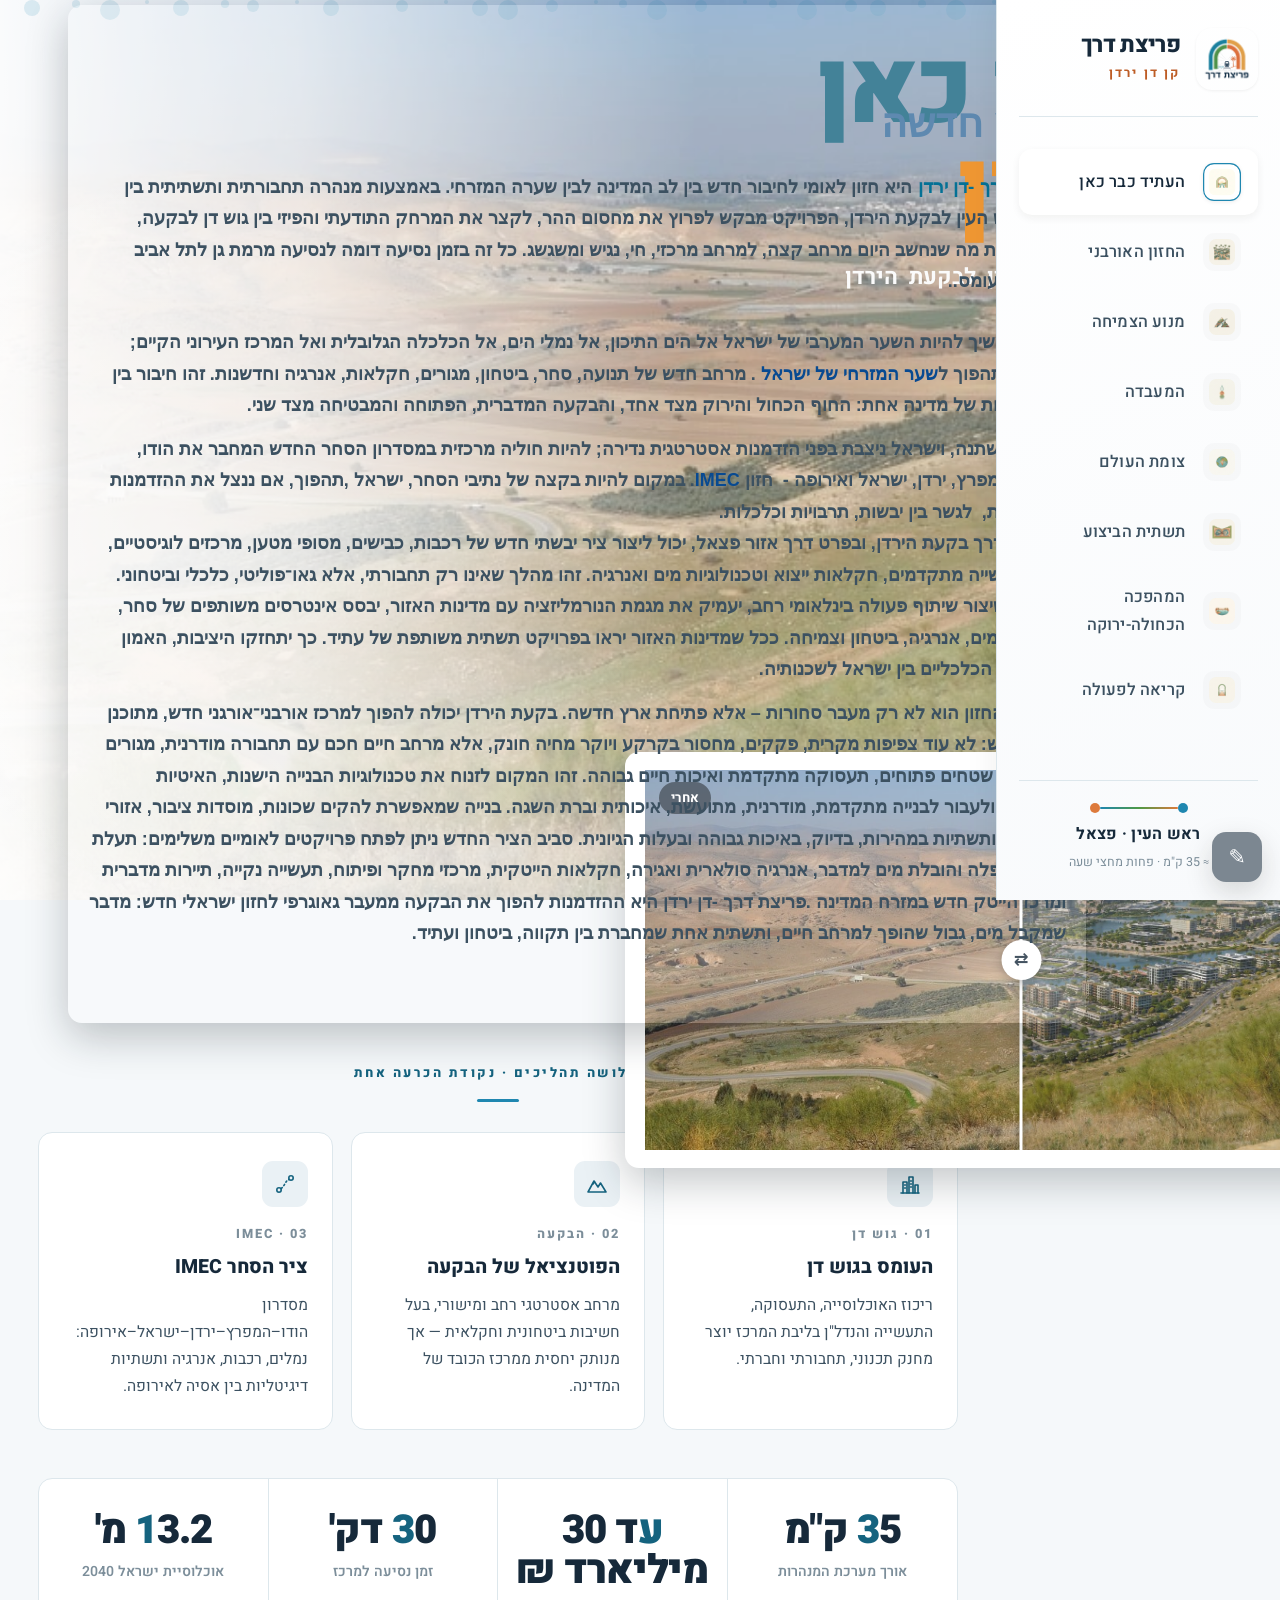
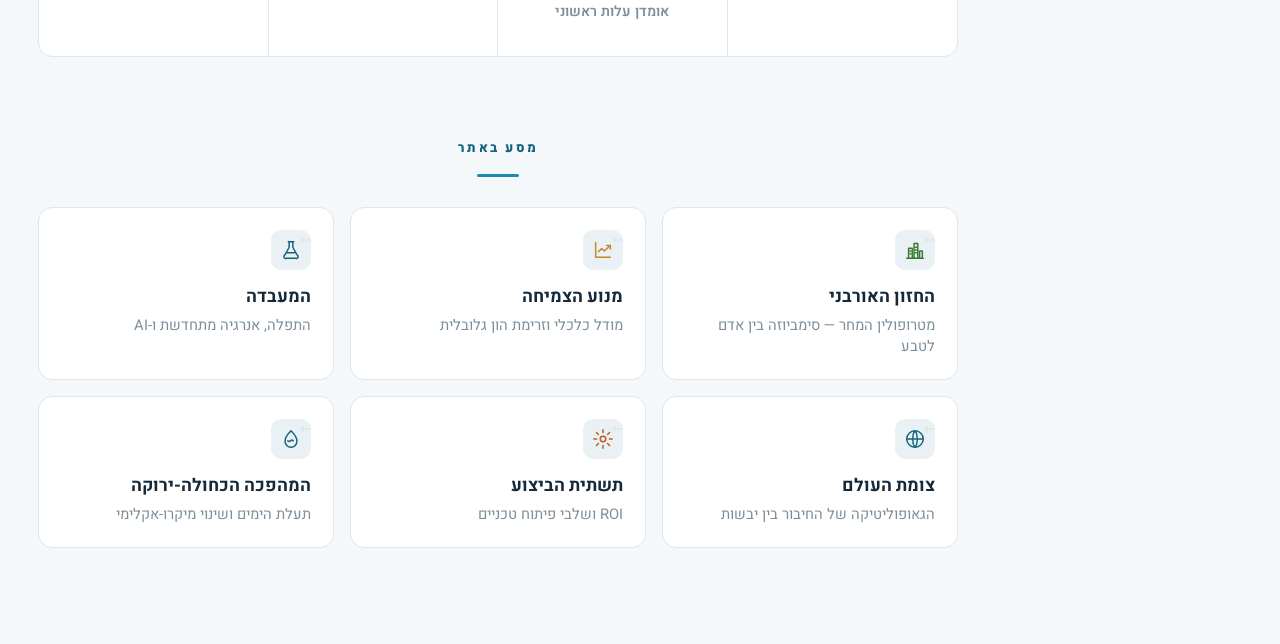
==== commit 258c9345: "מובייל: hero גרדיאנט אנכי + כפתורים מלאי רוחב + ריווח מותאם (style.css v31)" ====
--- a/index.html
+++ b/index.html
@@ -8,7 +8,7 @@
   <link rel="preconnect" href="https://fonts.googleapis.com" />
   <link rel="preconnect" href="https://fonts.gstatic.com" crossorigin />
   <link href="https://fonts.googleapis.com/css2?family=Heebo:wght@300;400;500;700;800;900&family=Assistant:wght@300;400;600;700;800&display=swap" rel="stylesheet" />
-  <link rel="stylesheet" href="assets/css/style.css?v=30" />
+  <link rel="stylesheet" href="assets/css/style.css?v=31" />
   <link rel="stylesheet" href="assets/css/admin.css?v=57" />
   <link rel="stylesheet" href="assets/css/rich-toolbar.css?v=3" />
   <link rel="stylesheet" href="assets/css/gate.css?v=1" />
--- a/assets/css/style.css
+++ b/assets/css/style.css
@@ -436,10 +436,47 @@
   .stat{border-inline-start:none;border-top:1px solid var(--line)}
   .stat:first-child{border-top:none}
   .subtabs{width:100%;overflow-x:auto;flex-wrap:nowrap}
-  .subtab{white-space:nowrap}
-  .page-head{padding:92px 0 52px}
+  .subtab{white-space:nowrap;font-size:.88rem;padding:8px 16px}
+  .page-head{padding:88px 0 44px}
+  .page-head h2{font-size:1.9rem}
+
+  /* Hero — מובייל */
+  .hero{min-height:100svh;align-items:flex-end}
+  /* גרדיאנט אנכי — מאפשר לראות את התמונה בחצי העליון */
+  .hero-layer.hills{
+    background:
+      linear-gradient(180deg,rgba(255,255,255,0) 28%,rgba(255,255,255,.72) 62%,rgba(255,255,255,.97) 100%),
+      linear-gradient(to left,rgba(255,255,255,0) 0%,rgba(255,255,255,.18) 100%)
+  }
+  .hero-inner{padding:0 20px 7vh;text-align:start}
+  .hero-title{font-size:clamp(2.2rem,8vw,3rem);letter-spacing:-1.2px;margin-bottom:16px}
+  .hero-sub{font-size:1rem;margin-bottom:22px}
+  .hero-actions{flex-direction:column;gap:10px}
+  .hero-actions .btn{width:100%;justify-content:center}
+  .hero-scroll{margin-top:22px;font-size:.84rem}
+  .eyebrow{font-size:.76rem;padding:6px 14px;margin-bottom:18px}
+
+  /* ריווח בין אזורים */
+  .lead{margin:48px auto 0}
+  .section-kicker{margin:52px 0 22px}
+  .split-visual{height:200px}
+  .subpanel{padding-bottom:56px}
+  .callout{padding:16px 18px}
+  .roadmap{gap:12px}
+  .rm{padding:18px}
+  .nav-cards{padding-bottom:60px;gap:12px}
+  .nav-card{padding:18px}
+  .pillar{padding:22px 18px}
 }
 @media(max-width:480px){
+  .hero-title{font-size:2rem;letter-spacing:-1px}
+  .stat{padding:22px 14px}
+  .stat .num{font-size:1.9rem}
   .corridor{flex-direction:column}
   .corridor .arr{transform:rotate(90deg)}
-}
+  .specs{grid-template-columns:1fr}
+  .roadmap{grid-template-columns:1fr}
+  .subtab{font-size:.82rem;padding:7px 13px}
+  .lead h3{font-size:1.5rem}
+  .section-kicker{margin:40px 0 18px}
+}
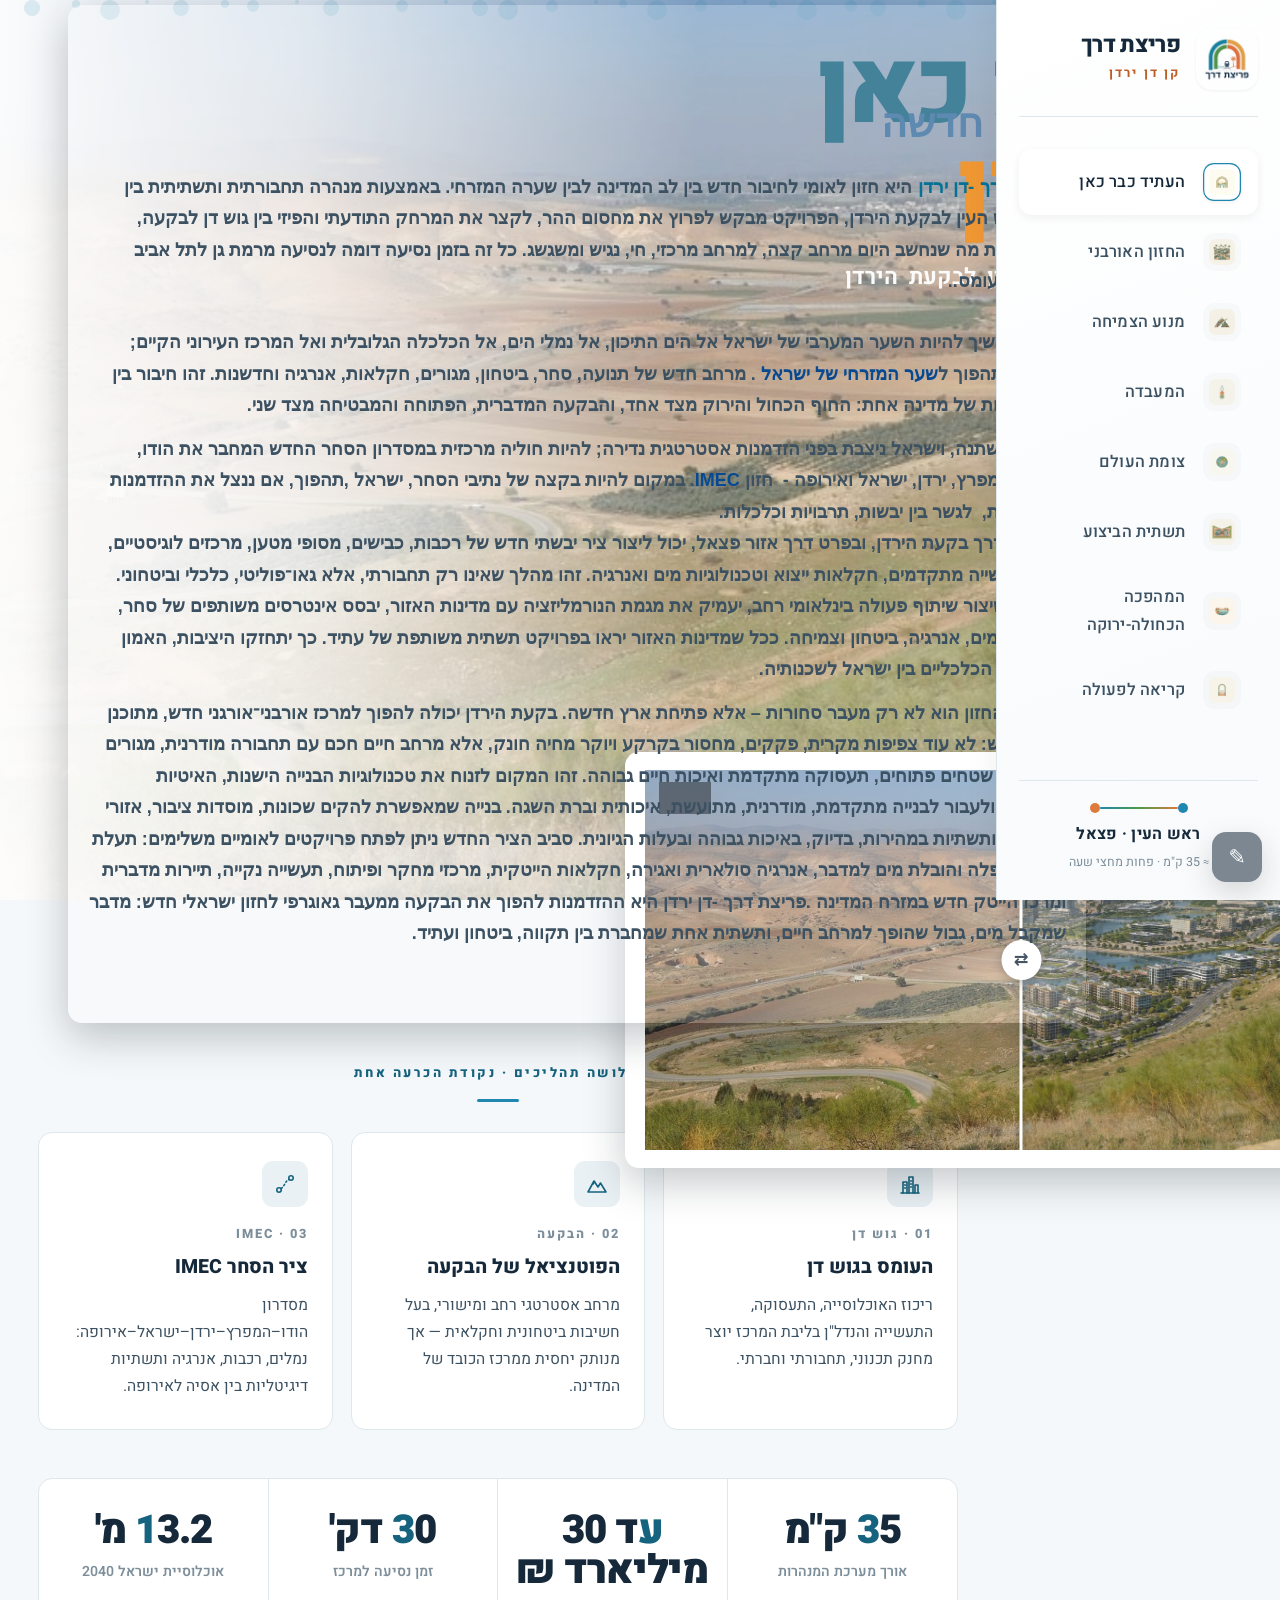
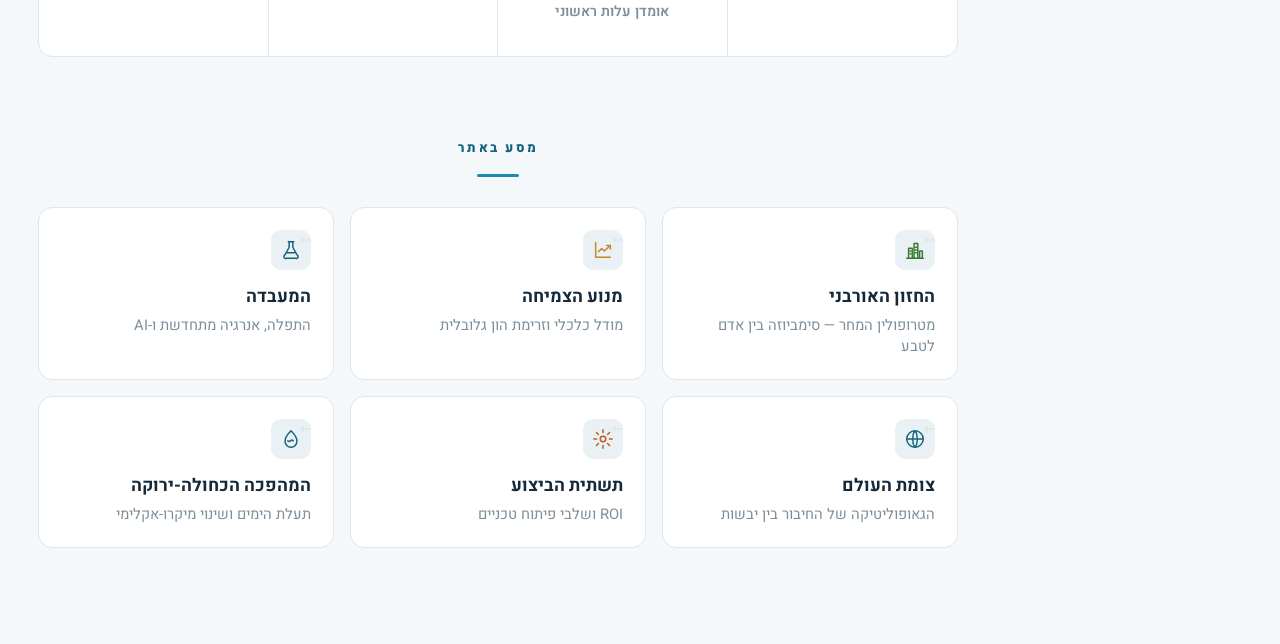
==== commit c2be1ae8: "cache-bust: hard reload אוטומטי כשיש גרסה חדשה (session-based)" ====
--- a/index.html
+++ b/index.html
@@ -3,6 +3,9 @@
 <head>
   <meta charset="UTF-8" />
   <meta name="viewport" content="width=device-width, initial-scale=1.0" />
+  <script>/* cache-bust: force hard reload when site version changes */
+  (function(){var V='61';if(sessionStorage.getItem('pdv')!==V){sessionStorage.setItem('pdv',V);if(performance.navigation&&performance.navigation.type!==1)location.reload(true);}})();
+  </script>
   <title>פריצת דרך · מנהרת ראש העין–פצאל | קן דן ירדן</title>
   <meta name="description" content="פרויקט פריצת דרך — מנהרת ראש העין–פצאל: חיבור אסטרטגי בין גוש דן, בקעת הירדן וציר הסחר הבין-יבשתי IMEC." />
   <link rel="preconnect" href="https://fonts.googleapis.com" />
@@ -614,7 +617,7 @@
 
   <script src="assets/js/app.js?v=12"></script>
   <script src="assets/js/pd-db.js?v=1"></script>
-  <script src="assets/js/admin.js?v=60"></script>
+  <script src="assets/js/admin.js?v=61"></script>
   <script src="assets/js/rich-text-toolbar.js?v=5"></script>
 </body>
 </html>
